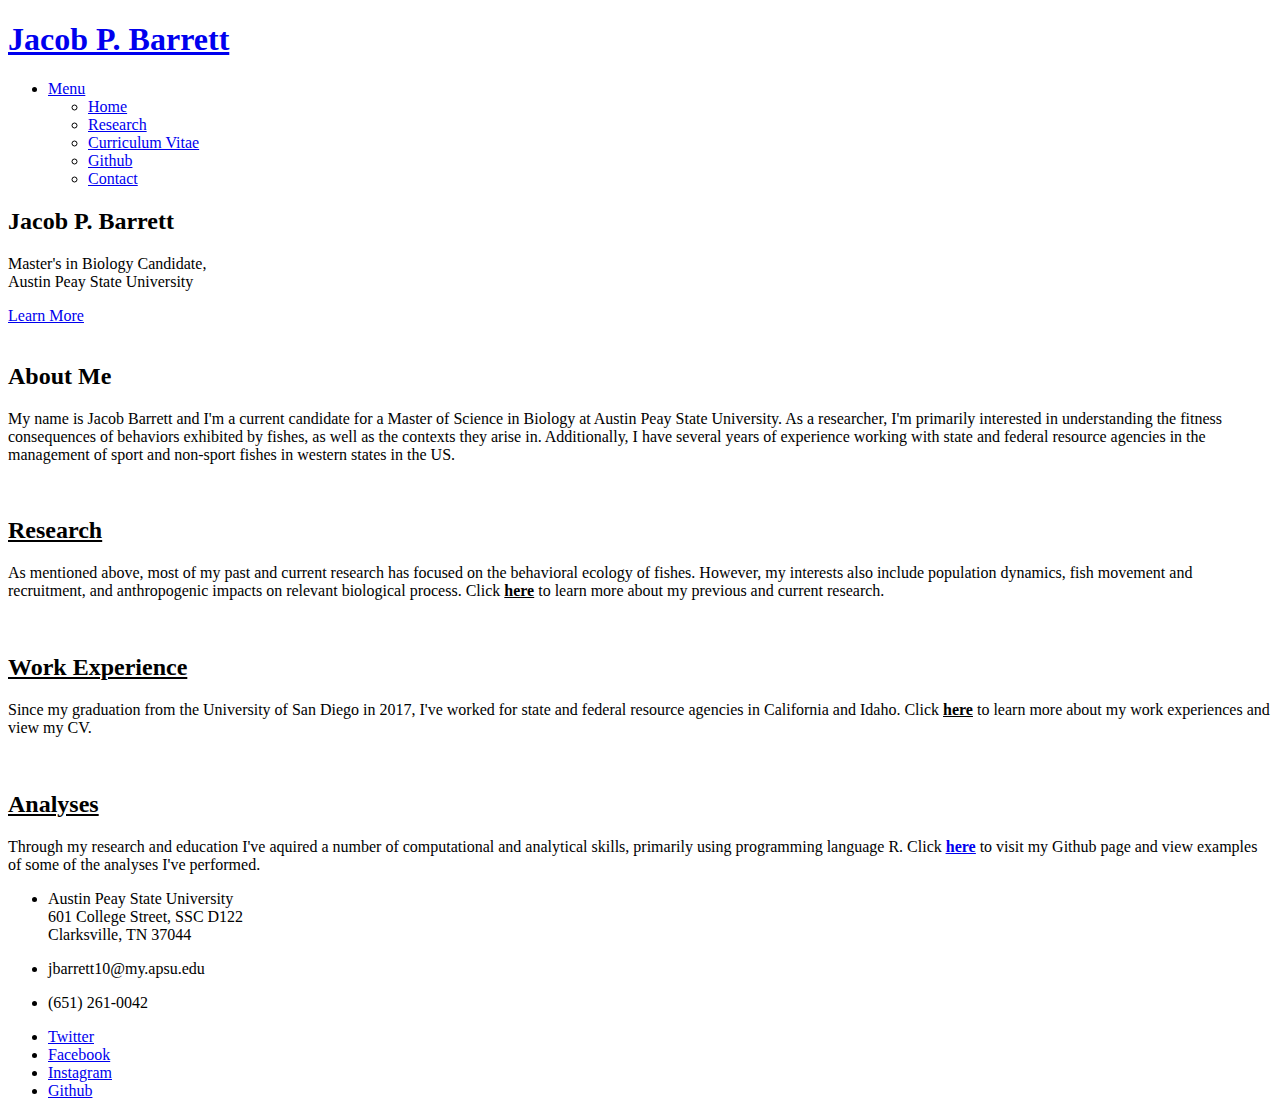
==== index.html @ 3f0f84ef "moved index page out of spectral folder" ====
<!DOCTYPE HTML>
<!--
	Spectral by HTML5 UP
	html5up.net | @ajlkn
	Free for personal and commercial use under the CCA 3.0 license (html5up.net/license)
-->
<html>
	<head>
		<title>Jacob P. Barrett</title>
		<meta charset="utf-8" />
		<meta name="viewport" content="width=device-width, initial-scale=1, user-scalable=no" />
		<link rel="stylesheet" href="assets/css/main.css" />
		<noscript><link rel="stylesheet" href="assets/css/noscript.css" /></noscript>
	</head>
	<body class="landing is-preload">

		<!-- Page Wrapper -->
			<div id="page-wrapper">

				<!-- Header -->
					<header id="header" class="alt">
						<h1><a href="index.html">Jacob P. Barrett</a></h1>
						<nav id="nav">
							<ul>
								<li class="special">
									<a href="#menu" class="menuToggle"><span>Menu</span></a>
									<div id="menu">
										<ul>
											<li><a href="index.html">Home</a></li>
											<li><a href="generic.html">Research</li>
											<li><a href="cv.html">Curriculum Vitae</a></li>
											<li><a href="https://github.com/JacobPBarrett" target = "_blank">Github</a></li>
											<li><a href="#">Contact</a></li>
										</ul>
									</div>
								</li>
							</ul>
						</nav>
					</header>

				<!-- Banner -->
					<section id="banner">
						<div class="inner">
							<h2>Jacob P. Barrett</h2>
							<p>Master's in Biology Candidate,<br />
							Austin Peay State University<br />
							<ul class="actions special">
							</ul>
						</div>
						<a href="#one" class="more scrolly">Learn More</a>
					</section>

				<!-- One -->
					<section id="one" class="wrapper style1 special">
						<div class="inner">
							<header class="major">
								<span class="image right"><img src="images/pic02.jpg" alt="" /></span><h2>About Me</h2>
								<p>My name is Jacob Barrett and I'm a current candidate for a Master 
								of Science in Biology at Austin Peay State University. As a researcher, 
								I'm primarily interested in understanding the fitness consequences of 
								behaviors exhibited by fishes, as well as the contexts they arise in. 
								Additionally, I have several years of experience working with state 
								and federal resource agencies in the management of sport and non-sport 
								fishes in western states in the US. </p>
							</header>
							</ul>
						</div>
					</section>

				<!-- Two -->
					<section id="two" class="wrapper alt style2">
						<section class="spotlight">
							<div class="image"><img src="images/pic01.jpg" alt="" /></div><div class="content">
								<h2><u>Research</u><br />
								</h2>
								<p>As mentioned above, most of my past and current research has focused on the behavioral ecology of fishes. However, my interests also include population dynamics, fish movement and recruitment, and anthropogenic impacts on relevant biological process. Click <u><b>here</b></u> to learn more about my previous and current research.</p>
							</div>
						</section>
						<section class="spotlight">
							<div class="image"><img src="images/pic10.png" alt="" /></div><div class="content">
								<h2><u>Work Experience</u><br />
								</h2>
								<p>Since my graduation from the University of San Diego in 2017, I've worked for state and federal resource agencies in California and Idaho. Click <u><b>here</b></u> to learn more about my work experiences and view my CV.</p>
							</div>
						</section>
						<section class="spotlight">
							<div class="image"><img src="images/pic03.jpg" alt="" /></div><div class="content">
								<h2><u>Analyses</u><br />
								</h2>
								<p>Through my research and education I've aquired a number of computational and analytical skills, primarily using programming language R. Click <a href="https://github.com/JacobPBarrett" target = "_blank"><u><b>here</b></u></a> to visit my Github page and view examples of some of the analyses I've performed.</p>
							</div>
						</section>
					</section>
			
					<!-- Footer -->
					<section id="footer">
						<div class="inner">
							</form>
							<ul class="contact">
								<li class="icon solid fa-home">
								  Austin Peay State University<br />
									601 College Street, SSC D122  <br />
									Clarksville, TN 37044
									</p>
									<li class="icon solid fa-envelope"> jbarrett10@my.apsu.edu</li>
									</p>
								<li class="icon solid fa-phone"> (651) 261-0042</li>
								  </p> 
							</ul>
								<ul class="icons">
							<li><a href="https://twitter.com/@jpbarrett10" class="icon brands fa-twitter"><span class="label">Twitter</span></a></li>
							<li><a href="https://www.facebook.com/jake.p.barrett/" class="icon brands fa-facebook-f"><span class="label">Facebook</span></a></li>
							<li><a href="https://www.instagram.com/jakebarrrrett/" class="icon brands fa-instagram"><span class="label">Instagram</span></a></li>
							<li><a href="https://github.com/JacobPBarrett" class="icon brands fa-github"><span class="label">Github</span></a></li>
						</div>
					</section>

			</div>
			
		<!-- Scripts -->
			<script src="assets/js/jquery.min.js"></script>
			<script src="assets/js/jquery.scrollex.min.js"></script>
			<script src="assets/js/jquery.scrolly.min.js"></script>
			<script src="assets/js/browser.min.js"></script>
			<script src="assets/js/breakpoints.min.js"></script>
			<script src="assets/js/util.js"></script>
			<script src="assets/js/main.js"></script>

	</body>
</html>
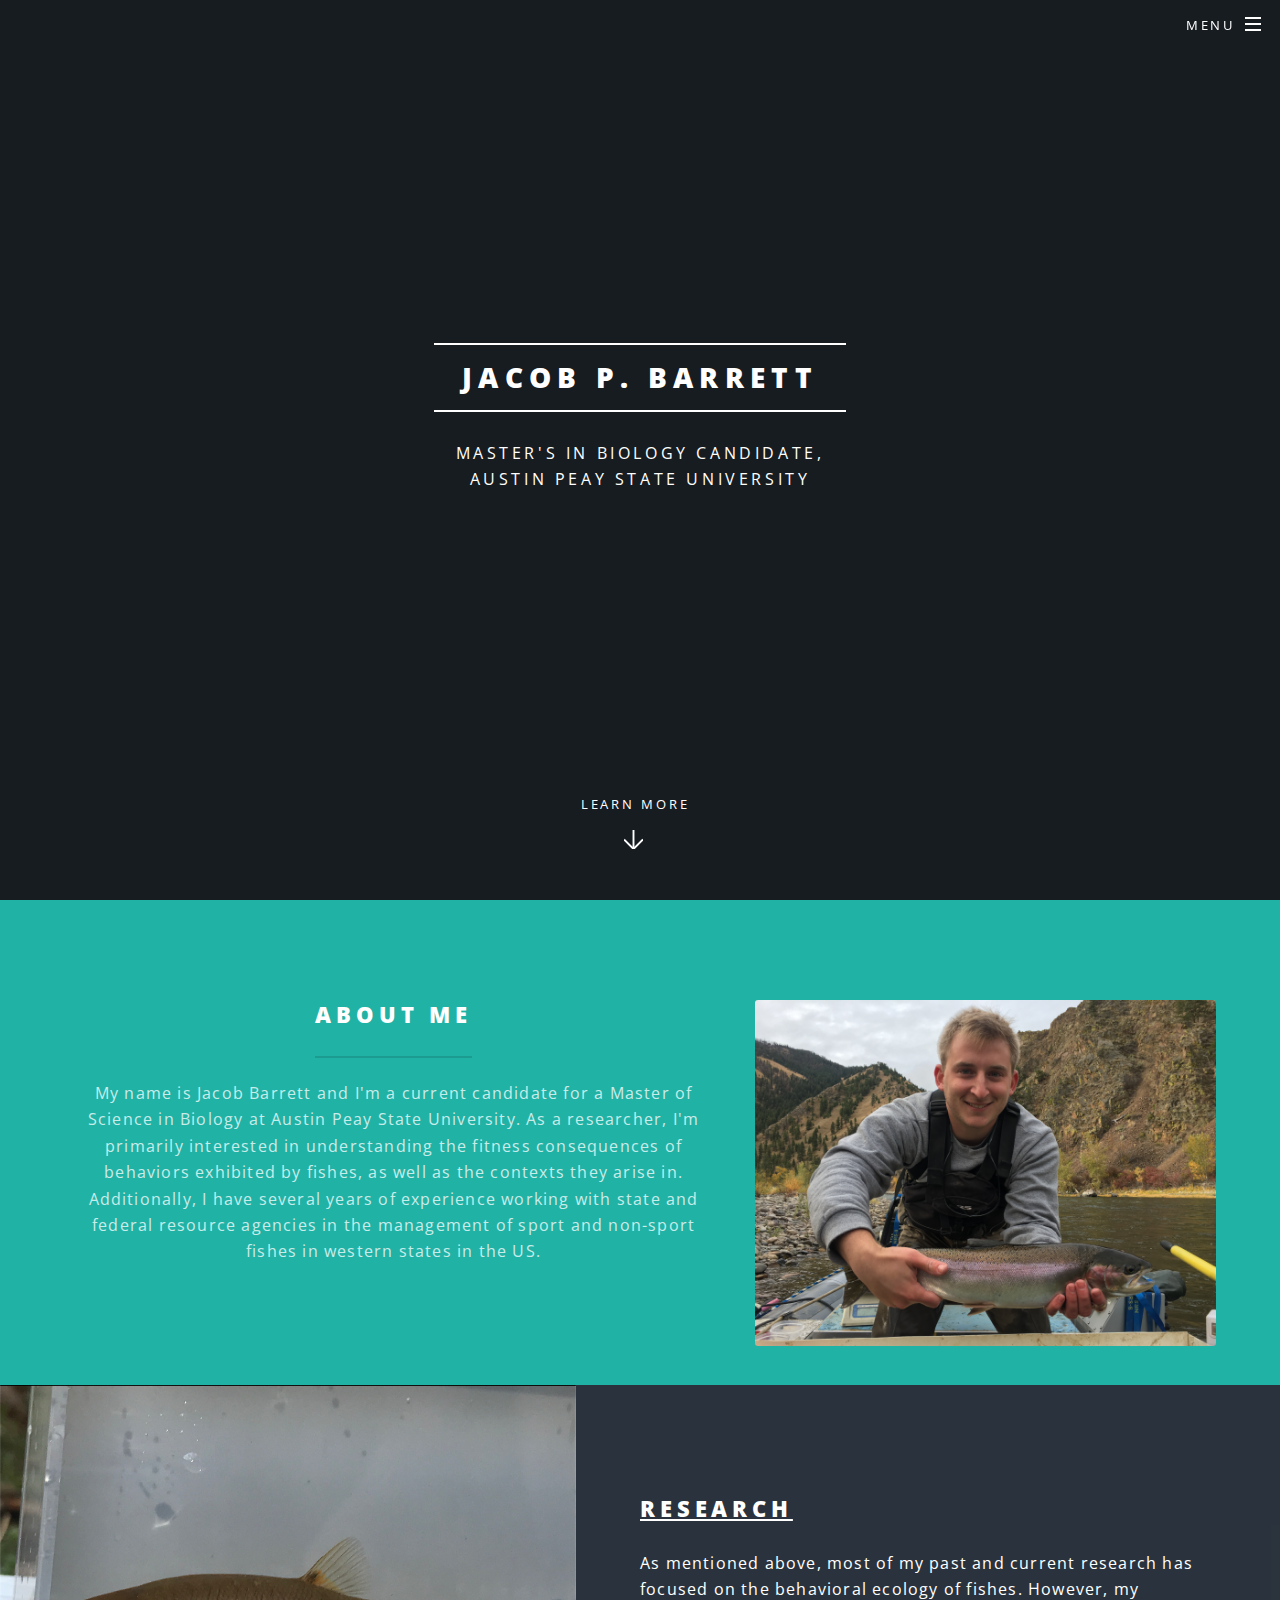
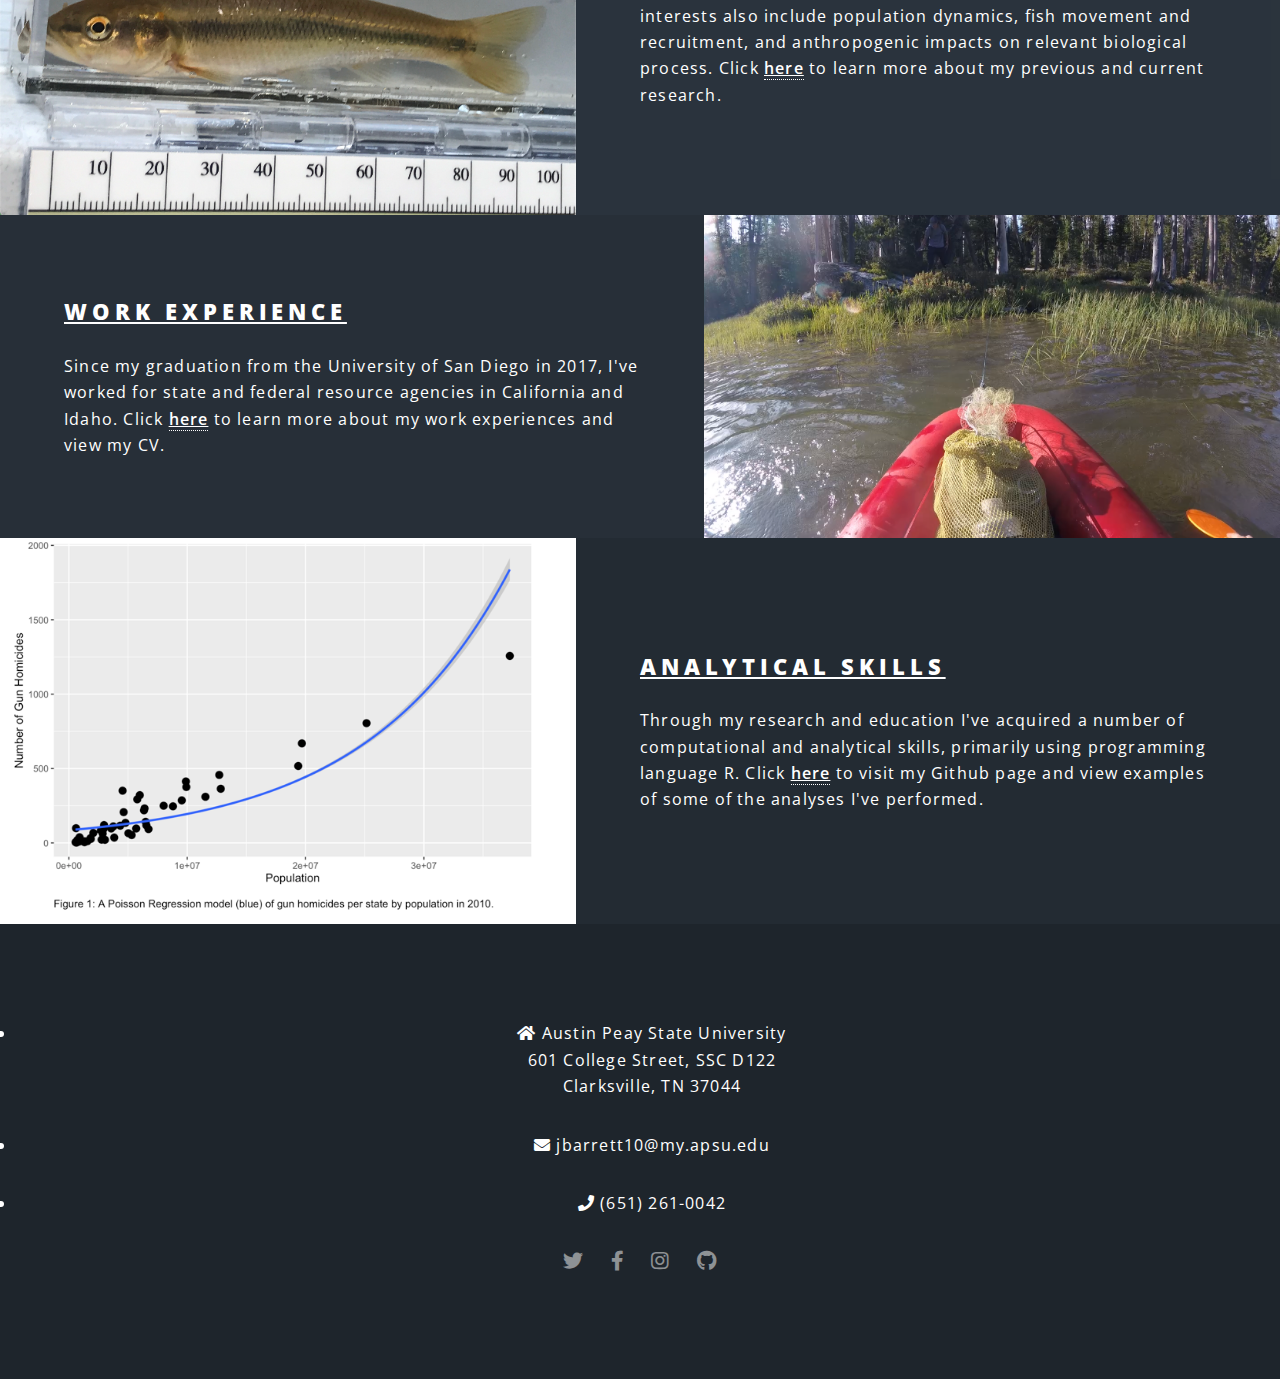
==== commit 949d5e6a: "final (?) commit" ====
--- a/index.html
+++ b/index.html
@@ -30,7 +30,7 @@
 											<li><a href="generic.html">Research</li>
 											<li><a href="cv.html">Curriculum Vitae</a></li>
 											<li><a href="https://github.com/JacobPBarrett" target = "_blank">Github</a></li>
-											<li><a href="#">Contact</a></li>
+											<li><a href="contact.html">Contact</a></li>
 										</ul>
 									</div>
 								</li>
@@ -73,21 +73,21 @@
 							<div class="image"><img src="images/pic01.jpg" alt="" /></div><div class="content">
 								<h2><u>Research</u><br />
 								</h2>
-								<p>As mentioned above, most of my past and current research has focused on the behavioral ecology of fishes. However, my interests also include population dynamics, fish movement and recruitment, and anthropogenic impacts on relevant biological process. Click <u><b>here</b></u> to learn more about my previous and current research.</p>
+								<p>As mentioned above, most of my past and current research has focused on the behavioral ecology of fishes. However, my interests also include population dynamics, fish movement and recruitment, and anthropogenic impacts on relevant biological process. Click <a href="generic.html" target = "_blank"><u><b>here</b></u></a> to learn more about my previous and current research.</p>
 							</div>
 						</section>
 						<section class="spotlight">
 							<div class="image"><img src="images/pic10.png" alt="" /></div><div class="content">
 								<h2><u>Work Experience</u><br />
 								</h2>
-								<p>Since my graduation from the University of San Diego in 2017, I've worked for state and federal resource agencies in California and Idaho. Click <u><b>here</b></u> to learn more about my work experiences and view my CV.</p>
+								<p>Since my graduation from the University of San Diego in 2017, I've worked for state and federal resource agencies in California and Idaho. Click <a href="cv.html" target = "_blank"><u><b>here</b></u></a> to learn more about my work experiences and view my CV.</p>
 							</div>
 						</section>
 						<section class="spotlight">
 							<div class="image"><img src="images/pic03.jpg" alt="" /></div><div class="content">
-								<h2><u>Analyses</u><br />
+								<h2><u>Analytical Skills</u><br />
 								</h2>
-								<p>Through my research and education I've aquired a number of computational and analytical skills, primarily using programming language R. Click <a href="https://github.com/JacobPBarrett" target = "_blank"><u><b>here</b></u></a> to visit my Github page and view examples of some of the analyses I've performed.</p>
+								<p>Through my research and education I've acquired a number of computational and analytical skills, primarily using programming language R. Click <a href="https://github.com/JacobPBarrett" target = "_blank"><u><b>here</b></u></a> to visit my Github page and view examples of some of the analyses I've performed.</p>
 							</div>
 						</section>
 					</section>
--- a/assets/css/main.css
+++ b/assets/css/main.css
@@ -0,0 +1,4009 @@
+@import url(fontawesome-all.min.css);
+@import url("https://fonts.googleapis.com/css?family=Open+Sans:400,400italic,600,600italic,800,800italic");
+
+/*
+	Spectral by HTML5 UP
+	html5up.net | @ajlkn
+	Free for personal and commercial use under the CCA 3.0 license (html5up.net/license)
+*/
+
+html, body, div, span, applet, object,
+iframe, h1, h2, h3, h4, h5, h6, p, blockquote,
+pre, a, abbr, acronym, address, big, cite,
+code, del, dfn, em, img, ins, kbd, q, s, samp,
+small, strike, strong, sub, sup, tt, var, b,
+u, i, center, dl, dt, dd, ol, ul, li, fieldset,
+form, label, legend, table, caption, tbody,
+tfoot, thead, tr, th, td, article, aside,
+canvas, details, embed, figure, figcaption,
+footer, header, hgroup, menu, nav, output, ruby,
+section, summary, time, mark, audio, video {
+	margin: 0;
+	padding: 0;
+	border: 0;
+	font-size: 100%;
+	font: inherit;
+	vertical-align: baseline;}
+
+article, aside, details, figcaption, figure,
+footer, header, hgroup, menu, nav, section {
+	display: block;}
+
+body {
+	line-height: 1;
+}
+
+ol, ul {
+	list-style: none;
+}
+
+blockquote, q {
+	quotes: none;
+}
+
+	blockquote:before, blockquote:after, q:before, q:after {
+		content: '';
+		content: none;
+	}
+
+table {
+	border-collapse: collapse;
+	border-spacing: 0;
+}
+
+body {
+	-webkit-text-size-adjust: none;
+}
+
+mark {
+	background-color: transparent;
+	color: inherit;
+}
+
+input::-moz-focus-inner {
+	border: 0;
+	padding: 0;
+}
+
+input, select, textarea {
+	-moz-appearance: none;
+	-webkit-appearance: none;
+	-ms-appearance: none;
+	appearance: none;
+}
+
+/* Basic */
+
+	@-ms-viewport {
+		width: device-width;
+	}
+
+	html {
+		box-sizing: border-box;
+	}
+
+	*, *:before, *:after {
+		box-sizing: inherit;
+	}
+
+	body {
+		background: #2e3842;
+	}
+
+		body.is-preload *, body.is-preload *:before, body.is-preload *:after {
+			-moz-animation: none !important;
+			-webkit-animation: none !important;
+			-ms-animation: none !important;
+			animation: none !important;
+			-moz-transition: none !important;
+			-webkit-transition: none !important;
+			-ms-transition: none !important;
+			transition: none !important;
+		}
+
+	body, input, select, textarea {
+		color: #fff;
+		font-family: "Open Sans", Helvetica, sans-serif;
+		font-size: 15pt;
+		font-weight: 400;
+		letter-spacing: 0.075em;
+		line-height: 1.65em;
+	}
+
+		@media screen and (max-width: 1680px) {
+
+			body, input, select, textarea {
+				font-size: 13pt;
+			}
+
+		}
+
+		@media screen and (max-width: 1280px) {
+
+			body, input, select, textarea {
+				font-size: 12pt;
+			}
+
+		}
+
+		@media screen and (max-width: 736px) {
+
+			body, input, select, textarea {
+				font-size: 11pt;
+				letter-spacing: 0.0375em;
+			}
+
+		}
+
+	a {
+		-moz-transition: color 0.2s ease, border-bottom-color 0.2s ease;
+		-webkit-transition: color 0.2s ease, border-bottom-color 0.2s ease;
+		-ms-transition: color 0.2s ease, border-bottom-color 0.2s ease;
+		transition: color 0.2s ease, border-bottom-color 0.2s ease;
+		border-bottom: dotted 1px;
+		color: inherit;
+		text-decoration: none;
+	}
+
+		a:hover {
+			border-bottom-color: transparent;
+		}
+
+	strong, b {
+		color: #fff;
+		font-weight: 600;
+	}
+
+	em, i {
+		font-style: italic;
+	}
+
+	p {
+		margin: 0 0 2em 0;
+	}
+
+	h1, h2, h3, h4, h5, h6 {
+		color: #fff;
+		font-weight: 800;
+		letter-spacing: 0.225em;
+		line-height: 1em;
+		margin: 0 0 1em 0;
+		text-transform: uppercase;
+	}
+
+		h1 a, h2 a, h3 a, h4 a, h5 a, h6 a {
+			color: inherit;
+			text-decoration: none;
+		}
+
+	h2 {
+		font-size: 1.35em;
+		line-height: 1.75em;
+	}
+
+		@media screen and (max-width: 736px) {
+
+			h2 {
+				font-size: 1.1em;
+				line-height: 1.65em;
+			}
+
+		}
+
+	h3 {
+		font-size: 1.15em;
+		line-height: 1.75em;
+	}
+
+		@media screen and (max-width: 736px) {
+
+			h3 {
+				font-size: 1em;
+				line-height: 1.65em;
+			}
+
+		}
+
+	h4 {
+		font-size: 1em;
+		line-height: 1.5em;
+	}
+
+	h5 {
+		font-size: 0.8em;
+		line-height: 1.5em;
+	}
+
+	h6 {
+		font-size: 0.7em;
+		line-height: 1.5em;
+	}
+
+	sub {
+		font-size: 0.8em;
+		position: relative;
+		top: 0.5em;
+	}
+
+	sup {
+		font-size: 0.8em;
+		position: relative;
+		top: -0.5em;
+	}
+
+	hr {
+		border: 0;
+		border-bottom: solid 2px #fff;
+		margin: 3em 0;
+	}
+
+		hr.major {
+			margin: 4.5em 0;
+		}
+
+	blockquote {
+		border-left: solid 4px #fff;
+		font-style: italic;
+		margin: 0 0 2em 0;
+		padding: 0.5em 0 0.5em 2em;
+	}
+
+	code {
+		background: rgba(144, 144, 144, 0.25);
+		border-radius: 3px;
+		font-family: "Courier New", monospace;
+		font-size: 0.9em;
+		letter-spacing: 0;
+		margin: 0 0.25em;
+		padding: 0.25em 0.65em;
+	}
+
+	pre {
+		-webkit-overflow-scrolling: touch;
+		font-family: "Courier New", monospace;
+		font-size: 0.9em;
+		margin: 0 0 2em 0;
+	}
+
+		pre code {
+			display: block;
+			line-height: 1.75em;
+			padding: 1em 1.5em;
+			overflow-x: auto;
+		}
+
+	.align-left {
+		text-align: left;
+	}
+
+	.align-center {
+		text-align: center;
+	}
+
+	.align-right {
+		text-align: right;
+	}
+
+/* Row */
+
+	.row {
+		display: flex;
+		flex-wrap: wrap;
+		box-sizing: border-box;
+		align-items: stretch;
+	}
+
+		.row > * {
+			box-sizing: border-box;
+		}
+
+		.row.gtr-uniform > * > :last-child {
+			margin-bottom: 0;
+		}
+
+		.row.aln-left {
+			justify-content: flex-start;
+		}
+
+		.row.aln-center {
+			justify-content: center;
+		}
+
+		.row.aln-right {
+			justify-content: flex-end;
+		}
+
+		.row.aln-top {
+			align-items: flex-start;
+		}
+
+		.row.aln-middle {
+			align-items: center;
+		}
+
+		.row.aln-bottom {
+			align-items: flex-end;
+		}
+
+		.row > .imp {
+			order: -1;
+		}
+
+		.row > .col-1 {
+			width: 8.33333%;
+		}
+
+		.row > .off-1 {
+			margin-left: 8.33333%;
+		}
+
+		.row > .col-2 {
+			width: 16.66667%;
+		}
+
+		.row > .off-2 {
+			margin-left: 16.66667%;
+		}
+
+		.row > .col-3 {
+			width: 25%;
+		}
+
+		.row > .off-3 {
+			margin-left: 25%;
+		}
+
+		.row > .col-4 {
+			width: 33.33333%;
+		}
+
+		.row > .off-4 {
+			margin-left: 33.33333%;
+		}
+
+		.row > .col-5 {
+			width: 41.66667%;
+		}
+
+		.row > .off-5 {
+			margin-left: 41.66667%;
+		}
+
+		.row > .col-6 {
+			width: 50%;
+		}
+
+		.row > .off-6 {
+			margin-left: 50%;
+		}
+
+		.row > .col-7 {
+			width: 58.33333%;
+		}
+
+		.row > .off-7 {
+			margin-left: 58.33333%;
+		}
+
+		.row > .col-8 {
+			width: 66.66667%;
+		}
+
+		.row > .off-8 {
+			margin-left: 66.66667%;
+		}
+
+		.row > .col-9 {
+			width: 75%;
+		}
+
+		.row > .off-9 {
+			margin-left: 75%;
+		}
+
+		.row > .col-10 {
+			width: 83.33333%;
+		}
+
+		.row > .off-10 {
+			margin-left: 83.33333%;
+		}
+
+		.row > .col-11 {
+			width: 91.66667%;
+		}
+
+		.row > .off-11 {
+			margin-left: 91.66667%;
+		}
+
+		.row > .col-12 {
+			width: 100%;
+		}
+
+		.row > .off-12 {
+			margin-left: 100%;
+		}
+
+		.row.gtr-0 {
+			margin-top: 0;
+			margin-left: 0em;
+		}
+
+			.row.gtr-0 > * {
+				padding: 0 0 0 0em;
+			}
+
+			.row.gtr-0.gtr-uniform {
+				margin-top: 0em;
+			}
+
+				.row.gtr-0.gtr-uniform > * {
+					padding-top: 0em;
+				}
+
+		.row.gtr-25 {
+			margin-top: 0;
+			margin-left: -0.375em;
+		}
+
+			.row.gtr-25 > * {
+				padding: 0 0 0 0.375em;
+			}
+
+			.row.gtr-25.gtr-uniform {
+				margin-top: -0.375em;
+			}
+
+				.row.gtr-25.gtr-uniform > * {
+					padding-top: 0.375em;
+				}
+
+		.row.gtr-50 {
+			margin-top: 0;
+			margin-left: -0.75em;
+		}
+
+			.row.gtr-50 > * {
+				padding: 0 0 0 0.75em;
+			}
+
+			.row.gtr-50.gtr-uniform {
+				margin-top: -0.75em;
+			}
+
+				.row.gtr-50.gtr-uniform > * {
+					padding-top: 0.75em;
+				}
+
+		.row {
+			margin-top: 0;
+			margin-left: -1.5em;
+		}
+
+			.row > * {
+				padding: 0 0 0 1.5em;
+			}
+
+			.row.gtr-uniform {
+				margin-top: -1.5em;
+			}
+
+				.row.gtr-uniform > * {
+					padding-top: 1.5em;
+				}
+
+		.row.gtr-150 {
+			margin-top: 0;
+			margin-left: -2.25em;
+		}
+
+			.row.gtr-150 > * {
+				padding: 0 0 0 2.25em;
+			}
+
+			.row.gtr-150.gtr-uniform {
+				margin-top: -2.25em;
+			}
+
+				.row.gtr-150.gtr-uniform > * {
+					padding-top: 2.25em;
+				}
+
+		.row.gtr-200 {
+			margin-top: 0;
+			margin-left: -3em;
+		}
+
+			.row.gtr-200 > * {
+				padding: 0 0 0 3em;
+			}
+
+			.row.gtr-200.gtr-uniform {
+				margin-top: -3em;
+			}
+
+				.row.gtr-200.gtr-uniform > * {
+					padding-top: 3em;
+				}
+
+		@media screen and (max-width: 1680px) {
+
+			.row {
+				display: flex;
+				flex-wrap: wrap;
+				box-sizing: border-box;
+				align-items: stretch;
+			}
+
+				.row > * {
+					box-sizing: border-box;
+				}
+
+				.row.gtr-uniform > * > :last-child {
+					margin-bottom: 0;
+				}
+
+				.row.aln-left {
+					justify-content: flex-start;
+				}
+
+				.row.aln-center {
+					justify-content: center;
+				}
+
+				.row.aln-right {
+					justify-content: flex-end;
+				}
+
+				.row.aln-top {
+					align-items: flex-start;
+				}
+
+				.row.aln-middle {
+					align-items: center;
+				}
+
+				.row.aln-bottom {
+					align-items: flex-end;
+				}
+
+				.row > .imp-xlarge {
+					order: -1;
+				}
+
+				.row > .col-1-xlarge {
+					width: 8.33333%;
+				}
+
+				.row > .off-1-xlarge {
+					margin-left: 8.33333%;
+				}
+
+				.row > .col-2-xlarge {
+					width: 16.66667%;
+				}
+
+				.row > .off-2-xlarge {
+					margin-left: 16.66667%;
+				}
+
+				.row > .col-3-xlarge {
+					width: 25%;
+				}
+
+				.row > .off-3-xlarge {
+					margin-left: 25%;
+				}
+
+				.row > .col-4-xlarge {
+					width: 33.33333%;
+				}
+
+				.row > .off-4-xlarge {
+					margin-left: 33.33333%;
+				}
+
+				.row > .col-5-xlarge {
+					width: 41.66667%;
+				}
+
+				.row > .off-5-xlarge {
+					margin-left: 41.66667%;
+				}
+
+				.row > .col-6-xlarge {
+					width: 50%;
+				}
+
+				.row > .off-6-xlarge {
+					margin-left: 50%;
+				}
+
+				.row > .col-7-xlarge {
+					width: 58.33333%;
+				}
+
+				.row > .off-7-xlarge {
+					margin-left: 58.33333%;
+				}
+
+				.row > .col-8-xlarge {
+					width: 66.66667%;
+				}
+
+				.row > .off-8-xlarge {
+					margin-left: 66.66667%;
+				}
+
+				.row > .col-9-xlarge {
+					width: 75%;
+				}
+
+				.row > .off-9-xlarge {
+					margin-left: 75%;
+				}
+
+				.row > .col-10-xlarge {
+					width: 83.33333%;
+				}
+
+				.row > .off-10-xlarge {
+					margin-left: 83.33333%;
+				}
+
+				.row > .col-11-xlarge {
+					width: 91.66667%;
+				}
+
+				.row > .off-11-xlarge {
+					margin-left: 91.66667%;
+				}
+
+				.row > .col-12-xlarge {
+					width: 100%;
+				}
+
+				.row > .off-12-xlarge {
+					margin-left: 100%;
+				}
+
+				.row.gtr-0 {
+					margin-top: 0;
+					margin-left: 0em;
+				}
+
+					.row.gtr-0 > * {
+						padding: 0 0 0 0em;
+					}
+
+					.row.gtr-0.gtr-uniform {
+						margin-top: 0em;
+					}
+
+						.row.gtr-0.gtr-uniform > * {
+							padding-top: 0em;
+						}
+
+				.row.gtr-25 {
+					margin-top: 0;
+					margin-left: -0.375em;
+				}
+
+					.row.gtr-25 > * {
+						padding: 0 0 0 0.375em;
+					}
+
+					.row.gtr-25.gtr-uniform {
+						margin-top: -0.375em;
+					}
+
+						.row.gtr-25.gtr-uniform > * {
+							padding-top: 0.375em;
+						}
+
+				.row.gtr-50 {
+					margin-top: 0;
+					margin-left: -0.75em;
+				}
+
+					.row.gtr-50 > * {
+						padding: 0 0 0 0.75em;
+					}
+
+					.row.gtr-50.gtr-uniform {
+						margin-top: -0.75em;
+					}
+
+						.row.gtr-50.gtr-uniform > * {
+							padding-top: 0.75em;
+						}
+
+				.row {
+					margin-top: 0;
+					margin-left: -1.5em;
+				}
+
+					.row > * {
+						padding: 0 0 0 1.5em;
+					}
+
+					.row.gtr-uniform {
+						margin-top: -1.5em;
+					}
+
+						.row.gtr-uniform > * {
+							padding-top: 1.5em;
+						}
+
+				.row.gtr-150 {
+					margin-top: 0;
+					margin-left: -2.25em;
+				}
+
+					.row.gtr-150 > * {
+						padding: 0 0 0 2.25em;
+					}
+
+					.row.gtr-150.gtr-uniform {
+						margin-top: -2.25em;
+					}
+
+						.row.gtr-150.gtr-uniform > * {
+							padding-top: 2.25em;
+						}
+
+				.row.gtr-200 {
+					margin-top: 0;
+					margin-left: -3em;
+				}
+
+					.row.gtr-200 > * {
+						padding: 0 0 0 3em;
+					}
+
+					.row.gtr-200.gtr-uniform {
+						margin-top: -3em;
+					}
+
+						.row.gtr-200.gtr-uniform > * {
+							padding-top: 3em;
+						}
+
+		}
+
+		@media screen and (max-width: 1280px) {
+
+			.row {
+				display: flex;
+				flex-wrap: wrap;
+				box-sizing: border-box;
+				align-items: stretch;
+			}
+
+				.row > * {
+					box-sizing: border-box;
+				}
+
+				.row.gtr-uniform > * > :last-child {
+					margin-bottom: 0;
+				}
+
+				.row.aln-left {
+					justify-content: flex-start;
+				}
+
+				.row.aln-center {
+					justify-content: center;
+				}
+
+				.row.aln-right {
+					justify-content: flex-end;
+				}
+
+				.row.aln-top {
+					align-items: flex-start;
+				}
+
+				.row.aln-middle {
+					align-items: center;
+				}
+
+				.row.aln-bottom {
+					align-items: flex-end;
+				}
+
+				.row > .imp-large {
+					order: -1;
+				}
+
+				.row > .col-1-large {
+					width: 8.33333%;
+				}
+
+				.row > .off-1-large {
+					margin-left: 8.33333%;
+				}
+
+				.row > .col-2-large {
+					width: 16.66667%;
+				}
+
+				.row > .off-2-large {
+					margin-left: 16.66667%;
+				}
+
+				.row > .col-3-large {
+					width: 25%;
+				}
+
+				.row > .off-3-large {
+					margin-left: 25%;
+				}
+
+				.row > .col-4-large {
+					width: 33.33333%;
+				}
+
+				.row > .off-4-large {
+					margin-left: 33.33333%;
+				}
+
+				.row > .col-5-large {
+					width: 41.66667%;
+				}
+
+				.row > .off-5-large {
+					margin-left: 41.66667%;
+				}
+
+				.row > .col-6-large {
+					width: 50%;
+				}
+
+				.row > .off-6-large {
+					margin-left: 50%;
+				}
+
+				.row > .col-7-large {
+					width: 58.33333%;
+				}
+
+				.row > .off-7-large {
+					margin-left: 58.33333%;
+				}
+
+				.row > .col-8-large {
+					width: 66.66667%;
+				}
+
+				.row > .off-8-large {
+					margin-left: 66.66667%;
+				}
+
+				.row > .col-9-large {
+					width: 75%;
+				}
+
+				.row > .off-9-large {
+					margin-left: 75%;
+				}
+
+				.row > .col-10-large {
+					width: 83.33333%;
+				}
+
+				.row > .off-10-large {
+					margin-left: 83.33333%;
+				}
+
+				.row > .col-11-large {
+					width: 91.66667%;
+				}
+
+				.row > .off-11-large {
+					margin-left: 91.66667%;
+				}
+
+				.row > .col-12-large {
+					width: 100%;
+				}
+
+				.row > .off-12-large {
+					margin-left: 100%;
+				}
+
+				.row.gtr-0 {
+					margin-top: 0;
+					margin-left: 0em;
+				}
+
+					.row.gtr-0 > * {
+						padding: 0 0 0 0em;
+					}
+
+					.row.gtr-0.gtr-uniform {
+						margin-top: 0em;
+					}
+
+						.row.gtr-0.gtr-uniform > * {
+							padding-top: 0em;
+						}
+
+				.row.gtr-25 {
+					margin-top: 0;
+					margin-left: -0.375em;
+				}
+
+					.row.gtr-25 > * {
+						padding: 0 0 0 0.375em;
+					}
+
+					.row.gtr-25.gtr-uniform {
+						margin-top: -0.375em;
+					}
+
+						.row.gtr-25.gtr-uniform > * {
+							padding-top: 0.375em;
+						}
+
+				.row.gtr-50 {
+					margin-top: 0;
+					margin-left: -0.75em;
+				}
+
+					.row.gtr-50 > * {
+						padding: 0 0 0 0.75em;
+					}
+
+					.row.gtr-50.gtr-uniform {
+						margin-top: -0.75em;
+					}
+
+						.row.gtr-50.gtr-uniform > * {
+							padding-top: 0.75em;
+						}
+
+				.row {
+					margin-top: 0;
+					margin-left: -1.5em;
+				}
+
+					.row > * {
+						padding: 0 0 0 1.5em;
+					}
+
+					.row.gtr-uniform {
+						margin-top: -1.5em;
+					}
+
+						.row.gtr-uniform > * {
+							padding-top: 1.5em;
+						}
+
+				.row.gtr-150 {
+					margin-top: 0;
+					margin-left: -2.25em;
+				}
+
+					.row.gtr-150 > * {
+						padding: 0 0 0 2.25em;
+					}
+
+					.row.gtr-150.gtr-uniform {
+						margin-top: -2.25em;
+					}
+
+						.row.gtr-150.gtr-uniform > * {
+							padding-top: 2.25em;
+						}
+
+				.row.gtr-200 {
+					margin-top: 0;
+					margin-left: -3em;
+				}
+
+					.row.gtr-200 > * {
+						padding: 0 0 0 3em;
+					}
+
+					.row.gtr-200.gtr-uniform {
+						margin-top: -3em;
+					}
+
+						.row.gtr-200.gtr-uniform > * {
+							padding-top: 3em;
+						}
+
+		}
+
+		@media screen and (max-width: 980px) {
+
+			.row {
+				display: flex;
+				flex-wrap: wrap;
+				box-sizing: border-box;
+				align-items: stretch;
+			}
+
+				.row > * {
+					box-sizing: border-box;
+				}
+
+				.row.gtr-uniform > * > :last-child {
+					margin-bottom: 0;
+				}
+
+				.row.aln-left {
+					justify-content: flex-start;
+				}
+
+				.row.aln-center {
+					justify-content: center;
+				}
+
+				.row.aln-right {
+					justify-content: flex-end;
+				}
+
+				.row.aln-top {
+					align-items: flex-start;
+				}
+
+				.row.aln-middle {
+					align-items: center;
+				}
+
+				.row.aln-bottom {
+					align-items: flex-end;
+				}
+
+				.row > .imp-medium {
+					order: -1;
+				}
+
+				.row > .col-1-medium {
+					width: 8.33333%;
+				}
+
+				.row > .off-1-medium {
+					margin-left: 8.33333%;
+				}
+
+				.row > .col-2-medium {
+					width: 16.66667%;
+				}
+
+				.row > .off-2-medium {
+					margin-left: 16.66667%;
+				}
+
+				.row > .col-3-medium {
+					width: 25%;
+				}
+
+				.row > .off-3-medium {
+					margin-left: 25%;
+				}
+
+				.row > .col-4-medium {
+					width: 33.33333%;
+				}
+
+				.row > .off-4-medium {
+					margin-left: 33.33333%;
+				}
+
+				.row > .col-5-medium {
+					width: 41.66667%;
+				}
+
+				.row > .off-5-medium {
+					margin-left: 41.66667%;
+				}
+
+				.row > .col-6-medium {
+					width: 50%;
+				}
+
+				.row > .off-6-medium {
+					margin-left: 50%;
+				}
+
+				.row > .col-7-medium {
+					width: 58.33333%;
+				}
+
+				.row > .off-7-medium {
+					margin-left: 58.33333%;
+				}
+
+				.row > .col-8-medium {
+					width: 66.66667%;
+				}
+
+				.row > .off-8-medium {
+					margin-left: 66.66667%;
+				}
+
+				.row > .col-9-medium {
+					width: 75%;
+				}
+
+				.row > .off-9-medium {
+					margin-left: 75%;
+				}
+
+				.row > .col-10-medium {
+					width: 83.33333%;
+				}
+
+				.row > .off-10-medium {
+					margin-left: 83.33333%;
+				}
+
+				.row > .col-11-medium {
+					width: 91.66667%;
+				}
+
+				.row > .off-11-medium {
+					margin-left: 91.66667%;
+				}
+
+				.row > .col-12-medium {
+					width: 100%;
+				}
+
+				.row > .off-12-medium {
+					margin-left: 100%;
+				}
+
+				.row.gtr-0 {
+					margin-top: 0;
+					margin-left: 0em;
+				}
+
+					.row.gtr-0 > * {
+						padding: 0 0 0 0em;
+					}
+
+					.row.gtr-0.gtr-uniform {
+						margin-top: 0em;
+					}
+
+						.row.gtr-0.gtr-uniform > * {
+							padding-top: 0em;
+						}
+
+				.row.gtr-25 {
+					margin-top: 0;
+					margin-left: -0.375em;
+				}
+
+					.row.gtr-25 > * {
+						padding: 0 0 0 0.375em;
+					}
+
+					.row.gtr-25.gtr-uniform {
+						margin-top: -0.375em;
+					}
+
+						.row.gtr-25.gtr-uniform > * {
+							padding-top: 0.375em;
+						}
+
+				.row.gtr-50 {
+					margin-top: 0;
+					margin-left: -0.75em;
+				}
+
+					.row.gtr-50 > * {
+						padding: 0 0 0 0.75em;
+					}
+
+					.row.gtr-50.gtr-uniform {
+						margin-top: -0.75em;
+					}
+
+						.row.gtr-50.gtr-uniform > * {
+							padding-top: 0.75em;
+						}
+
+				.row {
+					margin-top: 0;
+					margin-left: -1.5em;
+				}
+
+					.row > * {
+						padding: 0 0 0 1.5em;
+					}
+
+					.row.gtr-uniform {
+						margin-top: -1.5em;
+					}
+
+						.row.gtr-uniform > * {
+							padding-top: 1.5em;
+						}
+
+				.row.gtr-150 {
+					margin-top: 0;
+					margin-left: -2.25em;
+				}
+
+					.row.gtr-150 > * {
+						padding: 0 0 0 2.25em;
+					}
+
+					.row.gtr-150.gtr-uniform {
+						margin-top: -2.25em;
+					}
+
+						.row.gtr-150.gtr-uniform > * {
+							padding-top: 2.25em;
+						}
+
+				.row.gtr-200 {
+					margin-top: 0;
+					margin-left: -3em;
+				}
+
+					.row.gtr-200 > * {
+						padding: 0 0 0 3em;
+					}
+
+					.row.gtr-200.gtr-uniform {
+						margin-top: -3em;
+					}
+
+						.row.gtr-200.gtr-uniform > * {
+							padding-top: 3em;
+						}
+
+		}
+
+		@media screen and (max-width: 736px) {
+
+			.row {
+				display: flex;
+				flex-wrap: wrap;
+				box-sizing: border-box;
+				align-items: stretch;
+			}
+
+				.row > * {
+					box-sizing: border-box;
+				}
+
+				.row.gtr-uniform > * > :last-child {
+					margin-bottom: 0;
+				}
+
+				.row.aln-left {
+					justify-content: flex-start;
+				}
+
+				.row.aln-center {
+					justify-content: center;
+				}
+
+				.row.aln-right {
+					justify-content: flex-end;
+				}
+
+				.row.aln-top {
+					align-items: flex-start;
+				}
+
+				.row.aln-middle {
+					align-items: center;
+				}
+
+				.row.aln-bottom {
+					align-items: flex-end;
+				}
+
+				.row > .imp-small {
+					order: -1;
+				}
+
+				.row > .col-1-small {
+					width: 8.33333%;
+				}
+
+				.row > .off-1-small {
+					margin-left: 8.33333%;
+				}
+
+				.row > .col-2-small {
+					width: 16.66667%;
+				}
+
+				.row > .off-2-small {
+					margin-left: 16.66667%;
+				}
+
+				.row > .col-3-small {
+					width: 25%;
+				}
+
+				.row > .off-3-small {
+					margin-left: 25%;
+				}
+
+				.row > .col-4-small {
+					width: 33.33333%;
+				}
+
+				.row > .off-4-small {
+					margin-left: 33.33333%;
+				}
+
+				.row > .col-5-small {
+					width: 41.66667%;
+				}
+
+				.row > .off-5-small {
+					margin-left: 41.66667%;
+				}
+
+				.row > .col-6-small {
+					width: 50%;
+				}
+
+				.row > .off-6-small {
+					margin-left: 50%;
+				}
+
+				.row > .col-7-small {
+					width: 58.33333%;
+				}
+
+				.row > .off-7-small {
+					margin-left: 58.33333%;
+				}
+
+				.row > .col-8-small {
+					width: 66.66667%;
+				}
+
+				.row > .off-8-small {
+					margin-left: 66.66667%;
+				}
+
+				.row > .col-9-small {
+					width: 75%;
+				}
+
+				.row > .off-9-small {
+					margin-left: 75%;
+				}
+
+				.row > .col-10-small {
+					width: 83.33333%;
+				}
+
+				.row > .off-10-small {
+					margin-left: 83.33333%;
+				}
+
+				.row > .col-11-small {
+					width: 91.66667%;
+				}
+
+				.row > .off-11-small {
+					margin-left: 91.66667%;
+				}
+
+				.row > .col-12-small {
+					width: 100%;
+				}
+
+				.row > .off-12-small {
+					margin-left: 100%;
+				}
+
+				.row.gtr-0 {
+					margin-top: 0;
+					margin-left: 0em;
+				}
+
+					.row.gtr-0 > * {
+						padding: 0 0 0 0em;
+					}
+
+					.row.gtr-0.gtr-uniform {
+						margin-top: 0em;
+					}
+
+						.row.gtr-0.gtr-uniform > * {
+							padding-top: 0em;
+						}
+
+				.row.gtr-25 {
+					margin-top: 0;
+					margin-left: -0.375em;
+				}
+
+					.row.gtr-25 > * {
+						padding: 0 0 0 0.375em;
+					}
+
+					.row.gtr-25.gtr-uniform {
+						margin-top: -0.375em;
+					}
+
+						.row.gtr-25.gtr-uniform > * {
+							padding-top: 0.375em;
+						}
+
+				.row.gtr-50 {
+					margin-top: 0;
+					margin-left: -0.75em;
+				}
+
+					.row.gtr-50 > * {
+						padding: 0 0 0 0.75em;
+					}
+
+					.row.gtr-50.gtr-uniform {
+						margin-top: -0.75em;
+					}
+
+						.row.gtr-50.gtr-uniform > * {
+							padding-top: 0.75em;
+						}
+
+				.row {
+					margin-top: 0;
+					margin-left: -1.5em;
+				}
+
+					.row > * {
+						padding: 0 0 0 1.5em;
+					}
+
+					.row.gtr-uniform {
+						margin-top: -1.5em;
+					}
+
+						.row.gtr-uniform > * {
+							padding-top: 1.5em;
+						}
+
+				.row.gtr-150 {
+					margin-top: 0;
+					margin-left: -2.25em;
+				}
+
+					.row.gtr-150 > * {
+						padding: 0 0 0 2.25em;
+					}
+
+					.row.gtr-150.gtr-uniform {
+						margin-top: -2.25em;
+					}
+
+						.row.gtr-150.gtr-uniform > * {
+							padding-top: 2.25em;
+						}
+
+				.row.gtr-200 {
+					margin-top: 0;
+					margin-left: -3em;
+				}
+
+					.row.gtr-200 > * {
+						padding: 0 0 0 3em;
+					}
+
+					.row.gtr-200.gtr-uniform {
+						margin-top: -3em;
+					}
+
+						.row.gtr-200.gtr-uniform > * {
+							padding-top: 3em;
+						}
+
+		}
+
+		@media screen and (max-width: 480px) {
+
+			.row {
+				display: flex;
+				flex-wrap: wrap;
+				box-sizing: border-box;
+				align-items: stretch;
+			}
+
+				.row > * {
+					box-sizing: border-box;
+				}
+
+				.row.gtr-uniform > * > :last-child {
+					margin-bottom: 0;
+				}
+
+				.row.aln-left {
+					justify-content: flex-start;
+				}
+
+				.row.aln-center {
+					justify-content: center;
+				}
+
+				.row.aln-right {
+					justify-content: flex-end;
+				}
+
+				.row.aln-top {
+					align-items: flex-start;
+				}
+
+				.row.aln-middle {
+					align-items: center;
+				}
+
+				.row.aln-bottom {
+					align-items: flex-end;
+				}
+
+				.row > .imp-xsmall {
+					order: -1;
+				}
+
+				.row > .col-1-xsmall {
+					width: 8.33333%;
+				}
+
+				.row > .off-1-xsmall {
+					margin-left: 8.33333%;
+				}
+
+				.row > .col-2-xsmall {
+					width: 16.66667%;
+				}
+
+				.row > .off-2-xsmall {
+					margin-left: 16.66667%;
+				}
+
+				.row > .col-3-xsmall {
+					width: 25%;
+				}
+
+				.row > .off-3-xsmall {
+					margin-left: 25%;
+				}
+
+				.row > .col-4-xsmall {
+					width: 33.33333%;
+				}
+
+				.row > .off-4-xsmall {
+					margin-left: 33.33333%;
+				}
+
+				.row > .col-5-xsmall {
+					width: 41.66667%;
+				}
+
+				.row > .off-5-xsmall {
+					margin-left: 41.66667%;
+				}
+
+				.row > .col-6-xsmall {
+					width: 50%;
+				}
+
+				.row > .off-6-xsmall {
+					margin-left: 50%;
+				}
+
+				.row > .col-7-xsmall {
+					width: 58.33333%;
+				}
+
+				.row > .off-7-xsmall {
+					margin-left: 58.33333%;
+				}
+
+				.row > .col-8-xsmall {
+					width: 66.66667%;
+				}
+
+				.row > .off-8-xsmall {
+					margin-left: 66.66667%;
+				}
+
+				.row > .col-9-xsmall {
+					width: 75%;
+				}
+
+				.row > .off-9-xsmall {
+					margin-left: 75%;
+				}
+
+				.row > .col-10-xsmall {
+					width: 83.33333%;
+				}
+
+				.row > .off-10-xsmall {
+					margin-left: 83.33333%;
+				}
+
+				.row > .col-11-xsmall {
+					width: 91.66667%;
+				}
+
+				.row > .off-11-xsmall {
+					margin-left: 91.66667%;
+				}
+
+				.row > .col-12-xsmall {
+					width: 100%;
+				}
+
+				.row > .off-12-xsmall {
+					margin-left: 100%;
+				}
+
+				.row.gtr-0 {
+					margin-top: 0;
+					margin-left: 0em;
+				}
+
+					.row.gtr-0 > * {
+						padding: 0 0 0 0em;
+					}
+
+					.row.gtr-0.gtr-uniform {
+						margin-top: 0em;
+					}
+
+						.row.gtr-0.gtr-uniform > * {
+							padding-top: 0em;
+						}
+
+				.row.gtr-25 {
+					margin-top: 0;
+					margin-left: -0.375em;
+				}
+
+					.row.gtr-25 > * {
+						padding: 0 0 0 0.375em;
+					}
+
+					.row.gtr-25.gtr-uniform {
+						margin-top: -0.375em;
+					}
+
+						.row.gtr-25.gtr-uniform > * {
+							padding-top: 0.375em;
+						}
+
+				.row.gtr-50 {
+					margin-top: 0;
+					margin-left: -0.75em;
+				}
+
+					.row.gtr-50 > * {
+						padding: 0 0 0 0.75em;
+					}
+
+					.row.gtr-50.gtr-uniform {
+						margin-top: -0.75em;
+					}
+
+						.row.gtr-50.gtr-uniform > * {
+							padding-top: 0.75em;
+						}
+
+				.row {
+					margin-top: 0;
+					margin-left: -1.5em;
+				}
+
+					.row > * {
+						padding: 0 0 0 1.5em;
+					}
+
+					.row.gtr-uniform {
+						margin-top: -1.5em;
+					}
+
+						.row.gtr-uniform > * {
+							padding-top: 1.5em;
+						}
+
+				.row.gtr-150 {
+					margin-top: 0;
+					margin-left: -2.25em;
+				}
+
+					.row.gtr-150 > * {
+						padding: 0 0 0 2.25em;
+					}
+
+					.row.gtr-150.gtr-uniform {
+						margin-top: -2.25em;
+					}
+
+						.row.gtr-150.gtr-uniform > * {
+							padding-top: 2.25em;
+						}
+
+				.row.gtr-200 {
+					margin-top: 0;
+					margin-left: -3em;
+				}
+
+					.row.gtr-200 > * {
+						padding: 0 0 0 3em;
+					}
+
+					.row.gtr-200.gtr-uniform {
+						margin-top: -3em;
+					}
+
+						.row.gtr-200.gtr-uniform > * {
+							padding-top: 3em;
+						}
+
+		}
+
+/* Section/Article */
+
+	section.special, article.special {
+		text-align: center;
+	}
+
+	header p {
+		color: rgba(255, 255, 255, 0.5);
+		position: relative;
+		top: -0.25em;
+	}
+
+	header h3 + p {
+		font-size: 1.1em;
+	}
+
+	header h4 + p,
+	header h5 + p,
+	header h6 + p {
+		font-size: 0.9em;
+	}
+
+	header.major {
+		margin: 0 0 3.5em 0;
+	}
+
+		header.major h2, header.major h3, header.major h4, header.major h5, header.major h6 {
+			border-bottom: solid 2px #fff;
+			display: inline-block;
+			padding-bottom: 1em;
+			position: relative;
+		}
+
+			header.major h2:after, header.major h3:after, header.major h4:after, header.major h5:after, header.major h6:after {
+				content: '';
+				display: block;
+				height: 1px;
+			}
+
+		header.major p {
+			color: #fff;
+			top: 0;
+		}
+
+		@media screen and (max-width: 736px) {
+
+			header.major {
+				margin: 0 0 2em 0;
+			}
+
+		}
+
+	@media screen and (max-width: 980px) {
+
+		header br {
+			display: none;
+		}
+
+	}
+
+/* Form */
+
+	form {
+		margin: 0 0 2em 0;
+	}
+
+	label {
+		color: #fff;
+		display: block;
+		font-size: 0.9em;
+		font-weight: 600;
+		margin: 0 0 1em 0;
+	}
+
+	input[type="text"],
+	input[type="password"],
+	input[type="email"],
+	select,
+	textarea {
+		-moz-appearance: none;
+		-webkit-appearance: none;
+		-ms-appearance: none;
+		appearance: none;
+		background-color: rgba(144, 144, 144, 0.25);
+		border-radius: 3px;
+		border: none;
+		color: inherit;
+		display: block;
+		outline: 0;
+		padding: 0 1em;
+		text-decoration: none;
+		width: 100%;
+	}
+
+		input[type="text"]:invalid,
+		input[type="password"]:invalid,
+		input[type="email"]:invalid,
+		select:invalid,
+		textarea:invalid {
+			box-shadow: none;
+		}
+
+		input[type="text"]:focus,
+		input[type="password"]:focus,
+		input[type="email"]:focus,
+		select:focus,
+		textarea:focus {
+			box-shadow: 0 0 0 2px #21b2a6;
+		}
+
+	select {
+		background-size: 1.25em;
+		background-repeat: no-repeat;
+		background-position: calc(100% - 1em) center;
+		height: 2.75em;
+		padding-right: 2.75em;
+		text-overflow: ellipsis;
+	}
+
+		select:focus::-ms-value {
+			background-color: transparent;
+		}
+
+		select::-ms-expand {
+			display: none;
+		}
+
+	input[type="text"],
+	input[type="password"],
+	input[type="email"],
+	select {
+		height: 2.75em;
+	}
+
+	textarea {
+		padding: 0.75em 1em;
+	}
+
+	input[type="checkbox"],
+	input[type="radio"] {
+		-moz-appearance: none;
+		-webkit-appearance: none;
+		-ms-appearance: none;
+		appearance: none;
+		display: block;
+		float: left;
+		margin-right: -2em;
+		opacity: 0;
+		width: 1em;
+		z-index: -1;
+	}
+
+		input[type="checkbox"] + label,
+		input[type="radio"] + label {
+			text-decoration: none;
+			color: #fff;
+			cursor: pointer;
+			display: inline-block;
+			font-size: 1em;
+			font-weight: 400;
+			padding-left: 2.4em;
+			padding-right: 0.75em;
+			position: relative;
+		}
+
+			input[type="checkbox"] + label:before,
+			input[type="radio"] + label:before {
+				-moz-osx-font-smoothing: grayscale;
+				-webkit-font-smoothing: antialiased;
+				display: inline-block;
+				font-style: normal;
+				font-variant: normal;
+				text-rendering: auto;
+				line-height: 1;
+				text-transform: none !important;
+				font-family: 'Font Awesome 5 Free';
+				font-weight: 900;
+			}
+
+			input[type="checkbox"] + label:before,
+			input[type="radio"] + label:before {
+				background: rgba(144, 144, 144, 0.25);
+				border-radius: 3px;
+				content: '';
+				display: inline-block;
+				font-size: 0.8em;
+				height: 2.0625em;
+				left: 0;
+				line-height: 2.0625em;
+				position: absolute;
+				text-align: center;
+				top: 0;
+				width: 2.0625em;
+			}
+
+		input[type="checkbox"]:checked + label:before,
+		input[type="radio"]:checked + label:before {
+			background: #2e3842;
+			color: #fff;
+			content: '\f00c';
+		}
+
+		input[type="checkbox"]:focus + label:before,
+		input[type="radio"]:focus + label:before {
+			box-shadow: 0 0 0 2px #21b2a6;
+		}
+
+	input[type="checkbox"] + label:before {
+		border-radius: 3px;
+	}
+
+	input[type="radio"] + label:before {
+		border-radius: 100%;
+	}
+
+	::-webkit-input-placeholder {
+		color: rgba(255, 255, 255, 0.5) !important;
+		opacity: 1.0;
+	}
+
+	:-moz-placeholder {
+		color: rgba(255, 255, 255, 0.5) !important;
+		opacity: 1.0;
+	}
+
+	::-moz-placeholder {
+		color: rgba(255, 255, 255, 0.5) !important;
+		opacity: 1.0;
+	}
+
+	:-ms-input-placeholder {
+		color: rgba(255, 255, 255, 0.5) !important;
+		opacity: 1.0;
+	}
+
+/* Box */
+
+	.box {
+		border-radius: 3px;
+		border: solid 2px #fff;
+		margin-bottom: 2em;
+		padding: 1.5em;
+	}
+
+		.box > :last-child,
+		.box > :last-child > :last-child,
+		.box > :last-child > :last-child > :last-child {
+			margin-bottom: 0;
+		}
+
+		.box.alt {
+			border: 0;
+			border-radius: 0;
+			padding: 0;
+		}
+
+/* Icon */
+
+	.icon {
+		text-decoration: none;
+		border-bottom: none;
+		position: relative;
+	}
+
+		.icon:before {
+			-moz-osx-font-smoothing: grayscale;
+			-webkit-font-smoothing: antialiased;
+			display: inline-block;
+			font-style: normal;
+			font-variant: normal;
+			text-rendering: auto;
+			line-height: 1;
+			text-transform: none !important;
+			font-family: 'Font Awesome 5 Free';
+			font-weight: 400;
+		}
+
+		.icon > .label {
+			display: none;
+		}
+
+		.icon:before {
+			line-height: inherit;
+		}
+
+		.icon.solid:before {
+			font-weight: 900;
+		}
+
+		.icon.brands:before {
+			font-family: 'Font Awesome 5 Brands';
+		}
+
+		.icon.major {
+			-moz-transform: rotate(-45deg);
+			-webkit-transform: rotate(-45deg);
+			-ms-transform: rotate(-45deg);
+			transform: rotate(-45deg);
+			border-radius: 3px;
+			border: solid 2px #fff;
+			display: inline-block;
+			font-size: 1.35em;
+			height: calc(3em + 2px);
+			line-height: 3em;
+			text-align: center;
+			width: calc(3em + 2px);
+		}
+
+			.icon.major:before {
+				-moz-transform: rotate(45deg);
+				-webkit-transform: rotate(45deg);
+				-ms-transform: rotate(45deg);
+				transform: rotate(45deg);
+				display: inline-block;
+				font-size: 1.5em;
+			}
+
+			@media screen and (max-width: 736px) {
+
+				.icon.major {
+					font-size: 1em;
+				}
+
+			}
+
+		.icon.style1 {
+			color: #00ffcc;
+		}
+
+		.icon.style2 {
+			color: #00f0ff;
+		}
+
+		.icon.style3 {
+			color: #76ddff;
+		}
+
+/* Image */
+
+	.image {
+		border-radius: 3px;
+		border: 0;
+		display: inline-block;
+		position: relative;
+	}
+
+		.image img {
+			border-radius: 3px;
+			display: block;
+		}
+
+		.image.top {
+			float: left;
+			margin: 0 0 0 0;
+			top: 0em;
+		}
+
+		.image.left {
+			float: left;
+			margin: 0 2em 2em 0;
+			top: 0.25em;
+		}
+
+		.image.right {
+			float: right;
+			margin: 0 0 2em 2em;
+			top: 0.25em;
+		}
+
+		.image.left, .image.right {
+			max-width: 40%;
+		}
+		
+		.image.top {
+			max-width: 100%;
+		}
+
+			.image.left img, .image.right img, .image.top img {
+				width: 100%;
+			}
+
+		.image.fit {
+			display: block;
+			margin: 0 0 2em 0;
+			width: 100%;
+		}
+
+			.image.fit img {
+				width: 100%;
+			}
+
+/* List */
+
+	ol {
+		list-style: decimal;
+		margin: 0 0 2em 0;
+		padding-left: 1.25em;
+	}
+
+		ol li {
+			padding-left: 0.25em;
+		}
+
+	ul {
+		list-style: disc;
+		margin: 0 0 2em 0;
+		padding-left: 1em;
+	}
+
+		ul li {
+			padding-left: 0.5em;
+		}
+
+		ul.alt {
+			list-style: none;
+			padding-left: 0;
+		}
+
+			ul.alt li {
+				border-top: solid 1px #fff;
+				padding: 0.5em 0;
+			}
+
+				ul.alt li:first-child {
+					border-top: 0;
+					padding-top: 0;
+				}
+
+	dl {
+		margin: 0 0 2em 0;
+	}
+
+/* Actions */
+
+	ul.actions {
+		display: -moz-flex;
+		display: -webkit-flex;
+		display: -ms-flex;
+		display: flex;
+		cursor: default;
+		list-style: none;
+		margin-left: -1em;
+		padding-left: 0;
+	}
+
+		ul.actions li {
+			padding: 0 0 0 1em;
+			vertical-align: middle;
+		}
+
+		ul.actions.special {
+			-moz-justify-content: center;
+			-webkit-justify-content: center;
+			-ms-justify-content: center;
+			justify-content: center;
+			width: 100%;
+			margin-left: 0;
+		}
+
+			ul.actions.special li:first-child {
+				padding-left: 0;
+			}
+
+		ul.actions.stacked {
+			-moz-flex-direction: column;
+			-webkit-flex-direction: column;
+			-ms-flex-direction: column;
+			flex-direction: column;
+			margin-left: 0;
+		}
+
+			ul.actions.stacked li {
+				padding: 1em 0 0 0;
+			}
+
+				ul.actions.stacked li:first-child {
+					padding-top: 0;
+				}
+
+		ul.actions.fit {
+			width: calc(100% + 1em);
+		}
+
+			ul.actions.fit li {
+				-moz-flex-grow: 1;
+				-webkit-flex-grow: 1;
+				-ms-flex-grow: 1;
+				flex-grow: 1;
+				-moz-flex-shrink: 1;
+				-webkit-flex-shrink: 1;
+				-ms-flex-shrink: 1;
+				flex-shrink: 1;
+				width: 100%;
+			}
+
+				ul.actions.fit li > * {
+					width: 100%;
+				}
+
+			ul.actions.fit.stacked {
+				width: 100%;
+			}
+
+		@media screen and (max-width: 480px) {
+
+			ul.actions:not(.fixed) {
+				-moz-flex-direction: column;
+				-webkit-flex-direction: column;
+				-ms-flex-direction: column;
+				flex-direction: column;
+				margin-left: 0;
+				width: 100% !important;
+			}
+
+				ul.actions:not(.fixed) li {
+					-moz-flex-grow: 1;
+					-webkit-flex-grow: 1;
+					-ms-flex-grow: 1;
+					flex-grow: 1;
+					-moz-flex-shrink: 1;
+					-webkit-flex-shrink: 1;
+					-ms-flex-shrink: 1;
+					flex-shrink: 1;
+					padding: 1em 0 0 0;
+					text-align: center;
+					width: 100%;
+				}
+
+					ul.actions:not(.fixed) li > * {
+						width: 100%;
+					}
+
+					ul.actions:not(.fixed) li:first-child {
+						padding-top: 0;
+					}
+
+					ul.actions:not(.fixed) li input[type="submit"],
+					ul.actions:not(.fixed) li input[type="reset"],
+					ul.actions:not(.fixed) li input[type="button"],
+					ul.actions:not(.fixed) li button,
+					ul.actions:not(.fixed) li .button {
+						width: 100%;
+					}
+
+						ul.actions:not(.fixed) li input[type="submit"].icon:before,
+						ul.actions:not(.fixed) li input[type="reset"].icon:before,
+						ul.actions:not(.fixed) li input[type="button"].icon:before,
+						ul.actions:not(.fixed) li button.icon:before,
+						ul.actions:not(.fixed) li .button.icon:before {
+							margin-left: -0.5em;
+						}
+
+		}
+
+/* Icons */
+
+	ul.icons {
+		cursor: default;
+		list-style: none;
+		padding-left: 0;
+	}
+
+		ul.icons li {
+			display: inline-block;
+			padding: 0 1em 0 0;
+		}
+
+			ul.icons li:last-child {
+				padding-right: 0 !important;
+			}
+
+		ul.icons.major {
+			padding: 1em 0;
+		}
+
+			ul.icons.major li {
+				padding-right: 3.5em;
+			}
+
+				@media screen and (max-width: 736px) {
+
+					ul.icons.major li {
+						padding: 0 1em !important;
+					}
+
+				}
+
+/* Table */
+
+	.table-wrapper {
+		-webkit-overflow-scrolling: touch;
+		overflow-x: auto;
+	}
+
+	table {
+		margin: 0 0 2em 0;
+		width: 100%;
+	}
+
+		table tbody tr {
+			border: solid 1px #fff;
+			border-left: 0;
+			border-right: 0;
+		}
+
+			table tbody tr:nth-child(2n + 1) {
+				background-color: rgba(144, 144, 144, 0.25);
+			}
+
+		table td {
+			padding: 0.75em 0.75em;
+		}
+
+		table th {
+			color: #fff;
+			font-size: 0.9em;
+			font-weight: 600;
+			padding: 0 0.75em 0.75em 0.75em;
+			text-align: left;
+		}
+
+		table thead {
+			border-bottom: solid 2px #fff;
+		}
+
+		table tfoot {
+			border-top: solid 2px #fff;
+		}
+
+		table.alt {
+			border-collapse: separate;
+		}
+
+			table.alt tbody tr td {
+				border: solid 1px #fff;
+				border-left-width: 0;
+				border-top-width: 0;
+			}
+
+				table.alt tbody tr td:first-child {
+					border-left-width: 1px;
+				}
+
+			table.alt tbody tr:first-child td {
+				border-top-width: 1px;
+			}
+
+			table.alt thead {
+				border-bottom: 0;
+			}
+
+			table.alt tfoot {
+				border-top: 0;
+			}
+
+/* Button */
+
+	input[type="submit"],
+	input[type="reset"],
+	input[type="button"],
+	button,
+	.button {
+		-moz-appearance: none;
+		-webkit-appearance: none;
+		-ms-appearance: none;
+		appearance: none;
+		-moz-transition: background-color 0.2s ease-in-out, color 0.2s ease-in-out;
+		-webkit-transition: background-color 0.2s ease-in-out, color 0.2s ease-in-out;
+		-ms-transition: background-color 0.2s ease-in-out, color 0.2s ease-in-out;
+		transition: background-color 0.2s ease-in-out, color 0.2s ease-in-out;
+		background-color: transparent;
+		border-radius: 3px;
+		border: 0;
+		box-shadow: inset 0 0 0 2px #fff;
+		color: #fff;
+		cursor: pointer;
+		display: inline-block;
+		font-size: 0.8em;
+		font-weight: 600;
+		height: 3.125em;
+		letter-spacing: 0.225em;
+		line-height: 3.125em;
+		max-width: 30em;
+		padding: 0 2.75em;
+		text-align: center;
+		text-decoration: none;
+		text-transform: uppercase;
+		white-space: nowrap;
+		overflow: hidden;
+		text-overflow: ellipsis;
+	}
+
+		input[type="submit"]:hover,
+		input[type="reset"]:hover,
+		input[type="button"]:hover,
+		button:hover,
+		.button:hover {
+			background-color: rgba(144, 144, 144, 0.25);
+		}
+
+		input[type="submit"]:active,
+		input[type="reset"]:active,
+		input[type="button"]:active,
+		button:active,
+		.button:active {
+			background-color: rgba(144, 144, 144, 0.5);
+		}
+
+		input[type="submit"].icon:before,
+		input[type="reset"].icon:before,
+		input[type="button"].icon:before,
+		button.icon:before,
+		.button.icon:before {
+			margin-right: 0.5em;
+		}
+
+		input[type="submit"].fit,
+		input[type="reset"].fit,
+		input[type="button"].fit,
+		button.fit,
+		.button.fit {
+			width: 100%;
+		}
+
+		input[type="submit"].small,
+		input[type="reset"].small,
+		input[type="button"].small,
+		button.small,
+		.button.small {
+			font-size: 0.8em;
+		}
+
+		input[type="submit"].large,
+		input[type="reset"].large,
+		input[type="button"].large,
+		button.large,
+		.button.large {
+			font-size: 1.35em;
+		}
+
+		input[type="submit"].primary,
+		input[type="reset"].primary,
+		input[type="button"].primary,
+		button.primary,
+		.button.primary {
+			background-color: #ed4933;
+			box-shadow: none !important;
+			color: #ffffff !important;
+		}
+
+			input[type="submit"].primary:hover,
+			input[type="reset"].primary:hover,
+			input[type="button"].primary:hover,
+			button.primary:hover,
+			.button.primary:hover {
+				background-color: #ef5e4a !important;
+			}
+
+			input[type="submit"].primary:active,
+			input[type="reset"].primary:active,
+			input[type="button"].primary:active,
+			button.primary:active,
+			.button.primary:active {
+				background-color: #eb341c !important;
+			}
+
+		input[type="submit"].disabled, input[type="submit"]:disabled,
+		input[type="reset"].disabled,
+		input[type="reset"]:disabled,
+		input[type="button"].disabled,
+		input[type="button"]:disabled,
+		button.disabled,
+		button:disabled,
+		.button.disabled,
+		.button:disabled {
+			pointer-events: none;
+			opacity: 0.25;
+		}
+
+		@media screen and (max-width: 736px) {
+
+			input[type="submit"],
+			input[type="reset"],
+			input[type="button"],
+			button,
+			.button {
+				height: 3.75em;
+				line-height: 3.75em;
+			}
+
+		}
+
+/* Features */
+
+	.features {
+		display: -moz-flex;
+		display: -webkit-flex;
+		display: -ms-flex;
+		display: flex;
+		-moz-flex-wrap: wrap;
+		-webkit-flex-wrap: wrap;
+		-ms-flex-wrap: wrap;
+		flex-wrap: wrap;
+		-moz-justify-content: center;
+		-webkit-justify-content: center;
+		-ms-justify-content: center;
+		justify-content: center;
+		list-style: none;
+		padding: 0;
+		width: 100%;
+	}
+
+		.features li {
+			padding: 4em 4em 2em 6em ;
+			display: block;
+			position: relative;
+			text-align: left;
+			width: 50%;
+		}
+
+			.features li:nth-child(1) {
+				background-color: rgba(0, 0, 0, 0.035);
+			}
+
+			.features li:nth-child(2) {
+				background-color: rgba(0, 0, 0, 0.07);
+			}
+
+			.features li:nth-child(3) {
+				background-color: rgba(0, 0, 0, 0.105);
+			}
+
+			.features li:nth-child(4) {
+				background-color: rgba(0, 0, 0, 0.14);
+			}
+
+			.features li:nth-child(5) {
+				background-color: rgba(0, 0, 0, 0.175);
+			}
+
+			.features li:nth-child(6) {
+				background-color: rgba(0, 0, 0, 0.21);
+			}
+
+			.features li:nth-child(7) {
+				background-color: rgba(0, 0, 0, 0.245);
+			}
+
+			.features li:nth-child(8) {
+				background-color: rgba(0, 0, 0, 0.28);
+			}
+
+			.features li:nth-child(9) {
+				background-color: rgba(0, 0, 0, 0.315);
+			}
+
+			.features li:nth-child(10) {
+				background-color: rgba(0, 0, 0, 0.35);
+			}
+
+			.features li:before {
+				display: block;
+				color: #00ffcc;
+				position: absolute;
+				left: 1.75em;
+				top: 2.75em;
+				font-size: 1.5em;
+			}
+
+			.features li:nth-child(1) {
+				border-top-left-radius: 3px;
+			}
+
+			.features li:nth-child(2) {
+				border-top-right-radius: 3px;
+			}
+
+			.features li:nth-last-child(1) {
+				border-bottom-right-radius: 3px;
+			}
+
+			.features li:nth-last-child(2) {
+				border-bottom-left-radius: 3px;
+			}
+
+			@media screen and (max-width: 980px) {
+
+				.features li {
+					padding: 3em 2em 1em 2em ;
+					text-align: center;
+				}
+
+					.features li:before {
+						left: 0;
+						margin: 0 0 1em 0;
+						position: relative;
+						top: 0;
+					}
+
+			}
+
+			@media screen and (max-width: 736px) {
+
+				.features li {
+					padding: 3em 0 1em 0 ;
+					background-color: transparent !important;
+					border-top: solid 2px #fff;
+					width: 100%;
+				}
+
+					.features li:first-child {
+						border-top: 0;
+					}
+
+			}
+
+/* Spotlight */
+
+	.spotlight {
+		-moz-align-items: center;
+		-webkit-align-items: center;
+		-ms-align-items: center;
+		align-items: center;
+		display: -moz-flex;
+		display: -webkit-flex;
+		display: -ms-flex;
+		display: flex;
+	}
+
+		.spotlight .image {
+			-moz-order: 1;
+			-webkit-order: 1;
+			-ms-order: 1;
+			order: 1;
+			border-radius: 0;
+			width: 40%;
+		}
+
+			.spotlight .image img {
+				border-radius: 0;
+				width: 100%;
+			}
+
+		.spotlight .content {
+			padding: 2em 4em 0.1em 4em ;
+			-moz-order: 2;
+			-webkit-order: 2;
+			-ms-order: 2;
+			order: 2;
+			max-width: 48em;
+			width: 60%;
+		}
+
+		.spotlight:nth-child(2n) {
+			-moz-flex-direction: row-reverse;
+			-webkit-flex-direction: row-reverse;
+			-ms-flex-direction: row-reverse;
+			flex-direction: row-reverse;
+		}
+
+		.spotlight:nth-child(1) {
+			background-color: rgba(0, 0, 0, 0.075);
+		}
+
+		.spotlight:nth-child(2) {
+			background-color: rgba(0, 0, 0, 0.15);
+		}
+
+		.spotlight:nth-child(3) {
+			background-color: rgba(0, 0, 0, 0.225);
+		}
+
+		.spotlight:nth-child(4) {
+			background-color: rgba(0, 0, 0, 0.3);
+		}
+
+		.spotlight:nth-child(5) {
+			background-color: rgba(0, 0, 0, 0.375);
+		}
+
+		.spotlight:nth-child(6) {
+			background-color: rgba(0, 0, 0, 0.45);
+		}
+
+		.spotlight:nth-child(7) {
+			background-color: rgba(0, 0, 0, 0.525);
+		}
+
+		.spotlight:nth-child(8) {
+			background-color: rgba(0, 0, 0, 0.6);
+		}
+
+		.spotlight:nth-child(9) {
+			background-color: rgba(0, 0, 0, 0.675);
+		}
+
+		.spotlight:nth-child(10) {
+			background-color: rgba(0, 0, 0, 0.75);
+		}
+
+		@media screen and (max-width: 1280px) {
+
+			.spotlight .image {
+				width: 45%;
+			}
+
+			.spotlight .content {
+				width: 55%;
+			}
+
+		}
+
+		@media screen and (max-width: 980px) {
+
+			.spotlight {
+				display: block;
+			}
+
+				.spotlight br {
+					display: none;
+				}
+
+				.spotlight .image {
+					width: 100%;
+				}
+
+				.spotlight .content {
+					padding: 4em 3em 2em 3em ;
+					max-width: none;
+					text-align: center;
+					width: 100%;
+				}
+
+		}
+
+		@media screen and (max-width: 736px) {
+
+			.spotlight .content {
+				padding: 3em 2em 1em 2em ;
+			}
+
+		}
+
+/* Wrapper */
+
+	.wrapper {
+		padding: 6em 0 4em 0 ;
+	}
+
+		.wrapper > .inner {
+			width: 60em;
+			margin: 0 auto;
+		}
+
+			@media screen and (max-width: 1280px) {
+
+				.wrapper > .inner {
+					width: 90%;
+				}
+
+			}
+
+			@media screen and (max-width: 980px) {
+
+				.wrapper > .inner {
+					width: 100%;
+				}
+
+			}
+
+		.wrapper.alt {
+			padding: 0;
+		}
+
+		.wrapper.style1 {
+			background-color: #21b2a6;
+			color: #c8ece9;
+		}
+
+			.wrapper.style1 strong, .wrapper.style1 b {
+				color: #ffffff;
+			}
+
+			.wrapper.style1 h2, .wrapper.style1 h3, .wrapper.style1 h4, .wrapper.style1 h5, .wrapper.style1 h6 {
+				color: #ffffff;
+			}
+
+			.wrapper.style1 hr {
+				border-color: rgba(0, 0, 0, 0.125);
+			}
+
+			.wrapper.style1 blockquote {
+				border-color: rgba(0, 0, 0, 0.125);
+			}
+
+			.wrapper.style1 code {
+				background: rgba(255, 255, 255, 0.075);
+			}
+
+			.wrapper.style1 header p {
+				color: #a6e0db;
+			}
+
+			.wrapper.style1 header.major h2, .wrapper.style1 header.major h3, .wrapper.style1 header.major h4, .wrapper.style1 header.major h5, .wrapper.style1 header.major h6 {
+				border-color: rgba(0, 0, 0, 0.125);
+			}
+
+			.wrapper.style1 header.major p {
+				color: #c8ece9;
+			}
+
+			.wrapper.style1 label {
+				color: #ffffff;
+			}
+
+			.wrapper.style1 input[type="text"],
+			.wrapper.style1 input[type="password"],
+			.wrapper.style1 input[type="email"],
+			.wrapper.style1 select,
+			.wrapper.style1 textarea {
+				background-color: rgba(255, 255, 255, 0.075);
+			}
+
+			.wrapper.style1 select {
+				background-image: url("data:image/svg+xml;charset=utf8,%3Csvg xmlns='http://www.w3.org/2000/svg' width='40' height='40' preserveAspectRatio='none' viewBox='0 0 40 40'%3E%3Cpath d='M9.4,12.3l10.4,10.4l10.4-10.4c0.2-0.2,0.5-0.4,0.9-0.4c0.3,0,0.6,0.1,0.9,0.4l3.3,3.3c0.2,0.2,0.4,0.5,0.4,0.9 c0,0.4-0.1,0.6-0.4,0.9L20.7,31.9c-0.2,0.2-0.5,0.4-0.9,0.4c-0.3,0-0.6-0.1-0.9-0.4L4.3,17.3c-0.2-0.2-0.4-0.5-0.4-0.9 c0-0.4,0.1-0.6,0.4-0.9l3.3-3.3c0.2-0.2,0.5-0.4,0.9-0.4S9.1,12.1,9.4,12.3z' fill='rgba(0, 0, 0, 0.125)' /%3E%3C/svg%3E");
+			}
+
+				.wrapper.style1 select option {
+					color: #ffffff;
+					background: #21b2a6;
+				}
+
+			.wrapper.style1 input[type="checkbox"] + label,
+			.wrapper.style1 input[type="radio"] + label {
+				color: #c8ece9;
+			}
+
+				.wrapper.style1 input[type="checkbox"] + label:before,
+				.wrapper.style1 input[type="radio"] + label:before {
+					background: rgba(255, 255, 255, 0.075);
+				}
+
+			.wrapper.style1 input[type="checkbox"]:checked + label:before,
+			.wrapper.style1 input[type="radio"]:checked + label:before {
+				background: #ffffff;
+				color: #21b2a6;
+			}
+
+			.wrapper.style1 ::-webkit-input-placeholder {
+				color: #a6e0db !important;
+			}
+
+			.wrapper.style1 :-moz-placeholder {
+				color: #a6e0db !important;
+			}
+
+			.wrapper.style1 ::-moz-placeholder {
+				color: #a6e0db !important;
+			}
+
+			.wrapper.style1 :-ms-input-placeholder {
+				color: #a6e0db !important;
+			}
+
+			.wrapper.style1 .formerize-placeholder {
+				color: #a6e0db !important;
+			}
+
+			.wrapper.style1 .icon.major {
+				border-color: rgba(0, 0, 0, 0.125);
+			}
+
+			.wrapper.style1 ul.alt li {
+				border-color: rgba(0, 0, 0, 0.125);
+			}
+
+			.wrapper.style1 table tbody tr {
+				border-color: rgba(0, 0, 0, 0.125);
+			}
+
+				.wrapper.style1 table tbody tr:nth-child(2n + 1) {
+					background-color: rgba(255, 255, 255, 0.075);
+				}
+
+			.wrapper.style1 table th {
+				color: #ffffff;
+			}
+
+			.wrapper.style1 table thead {
+				border-color: rgba(0, 0, 0, 0.125);
+			}
+
+			.wrapper.style1 table tfoot {
+				border-color: rgba(0, 0, 0, 0.125);
+			}
+
+			.wrapper.style1 table.alt tbody tr td {
+				border-color: rgba(0, 0, 0, 0.125);
+			}
+
+			.wrapper.style1 input[type="submit"],
+			.wrapper.style1 input[type="reset"],
+			.wrapper.style1 input[type="button"],
+			.wrapper.style1 button,
+			.wrapper.style1 .button {
+				box-shadow: inset 0 0 0 2px rgba(0, 0, 0, 0.125);
+				color: #ffffff;
+			}
+
+				.wrapper.style1 input[type="submit"]:hover,
+				.wrapper.style1 input[type="reset"]:hover,
+				.wrapper.style1 input[type="button"]:hover,
+				.wrapper.style1 button:hover,
+				.wrapper.style1 .button:hover {
+					background-color: rgba(255, 255, 255, 0.075);
+				}
+
+				.wrapper.style1 input[type="submit"]:active,
+				.wrapper.style1 input[type="reset"]:active,
+				.wrapper.style1 input[type="button"]:active,
+				.wrapper.style1 button:active,
+				.wrapper.style1 .button:active {
+					background-color: rgba(255, 255, 255, 0.2);
+				}
+
+			@media screen and (max-width: 736px) {
+
+				.wrapper.style1 .features li {
+					border-top-color: rgba(0, 0, 0, 0.125);
+				}
+
+			}
+
+		.wrapper.style2 {
+			background-color: #2e3842;
+		}
+
+		.wrapper.style3 {
+			background-color: #505393;
+			color: #d3d4e4;
+		}
+
+			.wrapper.style3 strong, .wrapper.style3 b {
+				color: #ffffff;
+			}
+
+			.wrapper.style3 h2, .wrapper.style3 h3, .wrapper.style3 h4, .wrapper.style3 h5, .wrapper.style3 h6 {
+				color: #ffffff;
+			}
+
+			.wrapper.style3 hr {
+				border-color: rgba(0, 0, 0, 0.125);
+			}
+
+			.wrapper.style3 blockquote {
+				border-color: rgba(0, 0, 0, 0.125);
+			}
+
+			.wrapper.style3 code {
+				background: rgba(255, 255, 255, 0.075);
+			}
+
+			.wrapper.style3 header p {
+				color: #b9bad4;
+			}
+
+			.wrapper.style3 header.major h2, .wrapper.style3 header.major h3, .wrapper.style3 header.major h4, .wrapper.style3 header.major h5, .wrapper.style3 header.major h6 {
+				border-color: rgba(0, 0, 0, 0.125);
+			}
+
+			.wrapper.style3 header.major p {
+				color: #d3d4e4;
+			}
+
+			.wrapper.style3 label {
+				color: #ffffff;
+			}
+
+			.wrapper.style3 input[type="text"],
+			.wrapper.style3 input[type="password"],
+			.wrapper.style3 input[type="email"],
+			.wrapper.style3 select,
+			.wrapper.style3 textarea {
+				background-color: rgba(255, 255, 255, 0.075);
+			}
+
+			.wrapper.style3 select {
+				background-image: url("data:image/svg+xml;charset=utf8,%3Csvg xmlns='http://www.w3.org/2000/svg' width='40' height='40' preserveAspectRatio='none' viewBox='0 0 40 40'%3E%3Cpath d='M9.4,12.3l10.4,10.4l10.4-10.4c0.2-0.2,0.5-0.4,0.9-0.4c0.3,0,0.6,0.1,0.9,0.4l3.3,3.3c0.2,0.2,0.4,0.5,0.4,0.9 c0,0.4-0.1,0.6-0.4,0.9L20.7,31.9c-0.2,0.2-0.5,0.4-0.9,0.4c-0.3,0-0.6-0.1-0.9-0.4L4.3,17.3c-0.2-0.2-0.4-0.5-0.4-0.9 c0-0.4,0.1-0.6,0.4-0.9l3.3-3.3c0.2-0.2,0.5-0.4,0.9-0.4S9.1,12.1,9.4,12.3z' fill='rgba(0, 0, 0, 0.125)' /%3E%3C/svg%3E");
+			}
+
+				.wrapper.style3 select option {
+					color: #ffffff;
+					background: #505393;
+				}
+
+			.wrapper.style3 input[type="checkbox"] + label,
+			.wrapper.style3 input[type="radio"] + label {
+				color: #d3d4e4;
+			}
+
+				.wrapper.style3 input[type="checkbox"] + label:before,
+				.wrapper.style3 input[type="radio"] + label:before {
+					background: rgba(255, 255, 255, 0.075);
+				}
+
+			.wrapper.style3 input[type="checkbox"]:checked + label:before,
+			.wrapper.style3 input[type="radio"]:checked + label:before {
+				background: #ffffff;
+				color: #505393;
+			}
+
+			.wrapper.style3 ::-webkit-input-placeholder {
+				color: #b9bad4 !important;
+			}
+
+			.wrapper.style3 :-moz-placeholder {
+				color: #b9bad4 !important;
+			}
+
+			.wrapper.style3 ::-moz-placeholder {
+				color: #b9bad4 !important;
+			}
+
+			.wrapper.style3 :-ms-input-placeholder {
+				color: #b9bad4 !important;
+			}
+
+			.wrapper.style3 .formerize-placeholder {
+				color: #b9bad4 !important;
+			}
+
+			.wrapper.style3 .icon.major {
+				border-color: rgba(0, 0, 0, 0.125);
+			}
+
+			.wrapper.style3 ul.alt li {
+				border-color: rgba(0, 0, 0, 0.125);
+			}
+
+			.wrapper.style3 table tbody tr {
+				border-color: rgba(0, 0, 0, 0.125);
+			}
+
+				.wrapper.style3 table tbody tr:nth-child(2n + 1) {
+					background-color: rgba(255, 255, 255, 0.075);
+				}
+
+			.wrapper.style3 table th {
+				color: #ffffff;
+			}
+
+			.wrapper.style3 table thead {
+				border-color: rgba(0, 0, 0, 0.125);
+			}
+
+			.wrapper.style3 table tfoot {
+				border-color: rgba(0, 0, 0, 0.125);
+			}
+
+			.wrapper.style3 table.alt tbody tr td {
+				border-color: rgba(0, 0, 0, 0.125);
+			}
+
+			.wrapper.style3 input[type="submit"],
+			.wrapper.style3 input[type="reset"],
+			.wrapper.style3 input[type="button"],
+			.wrapper.style3 button,
+			.wrapper.style3 .button {
+				box-shadow: inset 0 0 0 2px rgba(0, 0, 0, 0.125);
+				color: #ffffff;
+			}
+
+				.wrapper.style3 input[type="submit"]:hover,
+				.wrapper.style3 input[type="reset"]:hover,
+				.wrapper.style3 input[type="button"]:hover,
+				.wrapper.style3 button:hover,
+				.wrapper.style3 .button:hover {
+					background-color: rgba(255, 255, 255, 0.075);
+				}
+
+				.wrapper.style3 input[type="submit"]:active,
+				.wrapper.style3 input[type="reset"]:active,
+				.wrapper.style3 input[type="button"]:active,
+				.wrapper.style3 button:active,
+				.wrapper.style3 .button:active {
+					background-color: rgba(255, 255, 255, 0.2);
+				}
+
+			@media screen and (max-width: 736px) {
+
+				.wrapper.style3 .features li {
+					border-top-color: rgba(0, 0, 0, 0.125);
+				}
+
+			}
+
+		.wrapper.style4 {
+			background-color: transparent;
+		}
+
+		.wrapper.style5 {
+			background-color: #ffffff;
+			color: #4E4852;
+		}
+
+			.wrapper.style5 strong, .wrapper.style5 b {
+				color: #2E3842;
+			}
+
+			.wrapper.style5 h2, .wrapper.style5 h3, .wrapper.style5 h4, .wrapper.style5 h5, .wrapper.style5 h6 {
+				color: #2E3842;
+			}
+
+			.wrapper.style5 hr {
+				border-color: #dfdfdf;
+			}
+
+			.wrapper.style5 blockquote {
+				border-color: #dfdfdf;
+			}
+
+			.wrapper.style5 code {
+				background: rgba(0, 0, 0, 0.0375);
+			}
+
+			.wrapper.style5 header p {
+				color: #8E8892;
+			}
+
+			.wrapper.style5 header.major h2, .wrapper.style5 header.major h3, .wrapper.style5 header.major h4, .wrapper.style5 header.major h5, .wrapper.style5 header.major h6 {
+				border-color: #dfdfdf;
+			}
+
+			.wrapper.style5 header.major p {
+				color: #4E4852;
+			}
+
+			.wrapper.style5 label {
+				color: #2E3842;
+			}
+
+			.wrapper.style5 input[type="text"],
+			.wrapper.style5 input[type="password"],
+			.wrapper.style5 input[type="email"],
+			.wrapper.style5 select,
+			.wrapper.style5 textarea {
+				background-color: rgba(0, 0, 0, 0.0375);
+			}
+
+			.wrapper.style5 select {
+				background-image: url("data:image/svg+xml;charset=utf8,%3Csvg xmlns='http://www.w3.org/2000/svg' width='40' height='40' preserveAspectRatio='none' viewBox='0 0 40 40'%3E%3Cpath d='M9.4,12.3l10.4,10.4l10.4-10.4c0.2-0.2,0.5-0.4,0.9-0.4c0.3,0,0.6,0.1,0.9,0.4l3.3,3.3c0.2,0.2,0.4,0.5,0.4,0.9 c0,0.4-0.1,0.6-0.4,0.9L20.7,31.9c-0.2,0.2-0.5,0.4-0.9,0.4c-0.3,0-0.6-0.1-0.9-0.4L4.3,17.3c-0.2-0.2-0.4-0.5-0.4-0.9 c0-0.4,0.1-0.6,0.4-0.9l3.3-3.3c0.2-0.2,0.5-0.4,0.9-0.4S9.1,12.1,9.4,12.3z' fill='%23dfdfdf' /%3E%3C/svg%3E");
+			}
+
+				.wrapper.style5 select option {
+					color: #2E3842;
+					background: #ffffff;
+				}
+
+			.wrapper.style5 input[type="checkbox"] + label,
+			.wrapper.style5 input[type="radio"] + label {
+				color: #4E4852;
+			}
+
+				.wrapper.style5 input[type="checkbox"] + label:before,
+				.wrapper.style5 input[type="radio"] + label:before {
+					background: rgba(0, 0, 0, 0.0375);
+				}
+
+			.wrapper.style5 input[type="checkbox"]:checked + label:before,
+			.wrapper.style5 input[type="radio"]:checked + label:before {
+				background: #2E3842;
+				color: #ffffff;
+			}
+
+			.wrapper.style5 ::-webkit-input-placeholder {
+				color: #8E8892 !important;
+			}
+
+			.wrapper.style5 :-moz-placeholder {
+				color: #8E8892 !important;
+			}
+
+			.wrapper.style5 ::-moz-placeholder {
+				color: #8E8892 !important;
+			}
+
+			.wrapper.style5 :-ms-input-placeholder {
+				color: #8E8892 !important;
+			}
+
+			.wrapper.style5 .formerize-placeholder {
+				color: #8E8892 !important;
+			}
+
+			.wrapper.style5 .icon.major {
+				border-color: #dfdfdf;
+			}
+
+			.wrapper.style5 ul.alt li {
+				border-color: #dfdfdf;
+			}
+
+			.wrapper.style5 table tbody tr {
+				border-color: #dfdfdf;
+			}
+
+				.wrapper.style5 table tbody tr:nth-child(2n + 1) {
+					background-color: rgba(0, 0, 0, 0.0375);
+				}
+
+			.wrapper.style5 table th {
+				color: #2E3842;
+			}
+
+			.wrapper.style5 table thead {
+				border-color: #dfdfdf;
+			}
+
+			.wrapper.style5 table tfoot {
+				border-color: #dfdfdf;
+			}
+
+			.wrapper.style5 table.alt tbody tr td {
+				border-color: #dfdfdf;
+			}
+
+			.wrapper.style5 input[type="submit"],
+			.wrapper.style5 input[type="reset"],
+			.wrapper.style5 input[type="button"],
+			.wrapper.style5 button,
+			.wrapper.style5 .button {
+				box-shadow: inset 0 0 0 2px #dfdfdf;
+				color: #2E3842;
+			}
+
+				.wrapper.style5 input[type="submit"]:hover,
+				.wrapper.style5 input[type="reset"]:hover,
+				.wrapper.style5 input[type="button"]:hover,
+				.wrapper.style5 button:hover,
+				.wrapper.style5 .button:hover {
+					background-color: rgba(0, 0, 0, 0.0375);
+				}
+
+				.wrapper.style5 input[type="submit"]:active,
+				.wrapper.style5 input[type="reset"]:active,
+				.wrapper.style5 input[type="button"]:active,
+				.wrapper.style5 button:active,
+				.wrapper.style5 .button:active {
+					background-color: rgba(0, 0, 0, 0.1);
+				}
+
+			@media screen and (max-width: 736px) {
+
+				.wrapper.style5 .features li {
+					border-top-color: #dfdfdf;
+				}
+
+			}
+
+		@media screen and (max-width: 980px) {
+
+			.wrapper {
+				padding: 4em 3em 2em 3em ;
+			}
+
+		}
+
+		@media screen and (max-width: 736px) {
+
+			.wrapper {
+				padding: 3em 2em 1em 2em ;
+			}
+
+		}
+
+/* Page Wrapper + Menu */
+
+	#page-wrapper {
+		-moz-transition: opacity 0.5s ease;
+		-webkit-transition: opacity 0.5s ease;
+		-ms-transition: opacity 0.5s ease;
+		transition: opacity 0.5s ease;
+		opacity: 1;
+		padding-top: 3em;
+	}
+
+		#page-wrapper:before {
+			background: rgba(0, 0, 0, 0);
+			content: '';
+			display: block;
+			display: none;
+			height: 100%;
+			left: 0;
+			position: fixed;
+			top: 0;
+			width: 100%;
+			z-index: 10001;
+		}
+
+	#menu {
+		-moz-transform: translateX(20em);
+		-webkit-transform: translateX(20em);
+		-ms-transform: translateX(20em);
+		transform: translateX(20em);
+		-moz-transition: -moz-transform 0.5s ease;
+		-webkit-transition: -webkit-transform 0.5s ease;
+		-ms-transition: -ms-transform 0.5s ease;
+		transition: transform 0.5s ease;
+		-webkit-overflow-scrolling: touch;
+		background: #21b2a6;
+		color: #ffffff;
+		height: 100%;
+		max-width: 80%;
+		overflow-y: auto;
+		padding: 3em 2em;
+		position: fixed;
+		right: 0;
+		top: 0;
+		width: 20em;
+		z-index: 10002;
+	}
+
+		#menu ul {
+			list-style: none;
+			padding: 0;
+		}
+
+			#menu ul > li {
+				border-top: solid 1px rgba(0, 0, 0, 0.125);
+				margin: 0.5em 0 0 0;
+				padding: 0.5em 0 0 0;
+			}
+
+				#menu ul > li:first-child {
+					border-top: 0 !important;
+					margin-top: 0 !important;
+					padding-top: 0 !important;
+				}
+
+				#menu ul > li > a {
+					border: 0;
+					color: inherit;
+					display: block;
+					font-size: 0.8em;
+					letter-spacing: 0.225em;
+					outline: 0;
+					text-decoration: none;
+					text-transform: uppercase;
+				}
+
+					@media screen and (max-width: 736px) {
+
+						#menu ul > li > a {
+							line-height: 3em;
+						}
+
+					}
+
+		#menu .close {
+			background-image: url("images/close.svg");
+			background-position: 4.85em 1em;
+			background-repeat: no-repeat;
+			border: 0;
+			cursor: pointer;
+			display: block;
+			height: 3em;
+			position: absolute;
+			right: 0;
+			top: 0;
+			vertical-align: middle;
+			width: 7em;
+		}
+
+		@media screen and (max-width: 736px) {
+
+			#menu {
+				padding: 3em 1.5em;
+			}
+
+		}
+
+	body.is-menu-visible #page-wrapper {
+		opacity: 0.35;
+	}
+
+		body.is-menu-visible #page-wrapper:before {
+			display: block;
+		}
+
+	body.is-menu-visible #menu {
+		-moz-transform: translateX(0);
+		-webkit-transform: translateX(0);
+		-ms-transform: translateX(0);
+		transform: translateX(0);
+	}
+
+/* Header */
+
+	#header {
+		-moz-transition: background-color 0.2s ease;
+		-webkit-transition: background-color 0.2s ease;
+		-ms-transition: background-color 0.2s ease;
+		transition: background-color 0.2s ease;
+		background: #2e3842;
+		height: 3em;
+		left: 0;
+		line-height: 3em;
+		position: fixed;
+		top: 0;
+		width: 100%;
+		z-index: 10000;
+	}
+
+		#header h1 {
+			-moz-transition: opacity 0.2s ease;
+			-webkit-transition: opacity 0.2s ease;
+			-ms-transition: opacity 0.2s ease;
+			transition: opacity 0.2s ease;
+			height: inherit;
+			left: 1.25em;
+			line-height: inherit;
+			position: absolute;
+			top: 0;
+		}
+
+			#header h1 a {
+				border: 0;
+				display: block;
+				height: inherit;
+				line-height: inherit;
+			}
+
+				@media screen and (max-width: 736px) {
+
+					#header h1 a {
+						font-size: 0.8em;
+					}
+
+				}
+
+		#header nav {
+			height: inherit;
+			line-height: inherit;
+			position: absolute;
+			right: 0;
+			top: 0;
+		}
+
+			#header nav > ul {
+				list-style: none;
+				margin: 0;
+				padding: 0;
+				white-space: nowrap;
+			}
+
+				#header nav > ul > li {
+					display: inline-block;
+					padding: 0;
+				}
+
+					#header nav > ul > li > a {
+						border: 0;
+						color: #fff;
+						display: block;
+						font-size: 0.8em;
+						letter-spacing: 0.225em;
+						padding: 0 1.5em;
+						text-transform: uppercase;
+					}
+
+						#header nav > ul > li > a.menuToggle {
+							outline: 0;
+							position: relative;
+						}
+
+							#header nav > ul > li > a.menuToggle:after {
+								background-image: url("images/bars.svg");
+								background-position: right center;
+								background-repeat: no-repeat;
+								content: '';
+								display: inline-block;
+								height: 3.75em;
+								vertical-align: top;
+								width: 2em;
+							}
+
+							@media screen and (max-width: 736px) {
+
+								#header nav > ul > li > a.menuToggle {
+									padding: 0 1.5em;
+								}
+
+									#header nav > ul > li > a.menuToggle span {
+										display: none;
+									}
+
+							}
+
+						@media screen and (max-width: 736px) {
+
+							#header nav > ul > li > a {
+								padding: 0 0 0 1.5em;
+							}
+
+						}
+
+					#header nav > ul > li:first-child {
+						margin-left: 0;
+					}
+
+		#header.alt {
+			background: transparent;
+		}
+
+			#header.alt h1 {
+				pointer-events: none;
+				opacity: 0;
+			}
+
+/* Banner */
+
+	#banner {
+		display: -moz-flex;
+		display: -webkit-flex;
+		display: -ms-flex;
+		display: flex;
+		-moz-flex-direction: column;
+		-webkit-flex-direction: column;
+		-ms-flex-direction: column;
+		flex-direction: column;
+		-moz-justify-content: center;
+		-webkit-justify-content: center;
+		-ms-justify-content: center;
+		justify-content: center;
+		cursor: default;
+		height: 100vh;
+		min-height: 35em;
+		overflow: hidden;
+		position: relative;
+		text-align: center;
+	}
+
+		#banner h2 {
+			-moz-transform: scale(1);
+			-webkit-transform: scale(1);
+			-ms-transform: scale(1);
+			transform: scale(1);
+			-moz-transition: -moz-transform 0.5s ease, opacity 0.5s ease;
+			-webkit-transition: -webkit-transform 0.5s ease, opacity 0.5s ease;
+			-ms-transition: -ms-transform 0.5s ease, opacity 0.5s ease;
+			transition: transform 0.5s ease, opacity 0.5s ease;
+			display: inline-block;
+			font-size: 1.75em;
+			opacity: 1;
+			padding: 0.35em 1em;
+			position: relative;
+			z-index: 1;
+		}
+
+			#banner h2:before, #banner h2:after {
+				-moz-transition: width 0.85s ease;
+				-webkit-transition: width 0.85s ease;
+				-ms-transition: width 0.85s ease;
+				transition: width 0.85s ease;
+				-moz-transition-delay: 0.25s;
+				-webkit-transition-delay: 0.25s;
+				-ms-transition-delay: 0.25s;
+				transition-delay: 0.25s;
+				background: #fff;
+				content: '';
+				display: block;
+				height: 2px;
+				position: absolute;
+				width: 100%;
+			}
+
+			#banner h2:before {
+				top: 0;
+				left: 0;
+			}
+
+			#banner h2:after {
+				bottom: 0;
+				right: 0;
+			}
+
+		#banner p {
+			letter-spacing: 0.225em;
+			text-transform: uppercase;
+		}
+
+			#banner p a {
+				color: inherit;
+			}
+
+		#banner .more {
+			-moz-transition: -moz-transform 0.75s ease, opacity 0.75s ease;
+			-webkit-transition: -webkit-transform 0.75s ease, opacity 0.75s ease;
+			-ms-transition: -ms-transform 0.75s ease, opacity 0.75s ease;
+			transition: transform 0.75s ease, opacity 0.75s ease;
+			-moz-transition-delay: 3.5s;
+			-webkit-transition-delay: 3.5s;
+			-ms-transition-delay: 3.5s;
+			transition-delay: 3.5s;
+			-moz-transform: translateY(0);
+			-webkit-transform: translateY(0);
+			-ms-transform: translateY(0);
+			transform: translateY(0);
+			border: none;
+			bottom: 0;
+			color: inherit;
+			font-size: 0.8em;
+			height: 8.5em;
+			left: 50%;
+			letter-spacing: 0.225em;
+			margin-left: -8.5em;
+			opacity: 1;
+			outline: 0;
+			padding-left: 0.225em;
+			position: absolute;
+			text-align: center;
+			text-transform: uppercase;
+			width: 16em;
+			z-index: 1;
+		}
+
+			#banner .more:after {
+				background-image: url("images/arrow.svg");
+				background-position: center;
+				background-repeat: no-repeat;
+				background-size: contain;
+				bottom: 4em;
+				content: '';
+				display: block;
+				height: 1.5em;
+				left: 50%;
+				margin: 0 0 0 -0.75em;
+				position: absolute;
+				width: 1.5em;
+			}
+
+		#banner:after {
+			pointer-events: none;
+			-moz-transition: opacity 3s ease-in-out;
+			-webkit-transition: opacity 3s ease-in-out;
+			-ms-transition: opacity 3s ease-in-out;
+			transition: opacity 3s ease-in-out;
+			-moz-transition-delay: 1.25s;
+			-webkit-transition-delay: 1.25s;
+			-ms-transition-delay: 1.25s;
+			transition-delay: 1.25s;
+			content: '';
+			background: #2e3842;
+			display: block;
+			width: 100%;
+			height: 100%;
+			position: absolute;
+			left: 0;
+			top: 0;
+			opacity: 0;
+		}
+
+		@media screen and (max-width: 736px) {
+
+			#banner {
+				padding: 7em 3em 5em 3em ;
+				height: auto;
+				min-height: 0;
+			}
+
+				#banner h2 {
+					font-size: 1.25em;
+				}
+
+				#banner br {
+					display: none;
+				}
+
+				#banner .more {
+					display: none;
+				}
+
+		}
+
+	body.is-preload #banner h2 {
+		-moz-transform: scale(0.95);
+		-webkit-transform: scale(0.95);
+		-ms-transform: scale(0.95);
+		transform: scale(0.95);
+		opacity: 0;
+	}
+
+		body.is-preload #banner h2:before, body.is-preload #banner h2:after {
+			width: 0;
+		}
+
+	body.is-preload #banner .more {
+		-moz-transform: translateY(8.5em);
+		-webkit-transform: translateY(8.5em);
+		-ms-transform: translateY(8.5em);
+		transform: translateY(8.5em);
+		opacity: 0;
+	}
+
+	body.is-preload #banner:after {
+		opacity: 1;
+	}
+
+/* CTA */
+
+	#cta .inner {
+		display: -moz-flex;
+		display: -webkit-flex;
+		display: -ms-flex;
+		display: flex;
+		max-width: 45em;
+	}
+
+		#cta .inner header {
+			-moz-order: 1;
+			-webkit-order: 1;
+			-ms-order: 1;
+			order: 1;
+			padding-right: 3em;
+			width: 70%;
+		}
+
+			#cta .inner header p {
+				color: inherit;
+			}
+
+		#cta .inner .actions {
+			-moz-order: 2;
+			-webkit-order: 2;
+			-ms-order: 2;
+			order: 2;
+			width: 30%;
+		}
+
+		@media screen and (max-width: 980px) {
+
+			#cta .inner {
+				display: block;
+				text-align: center;
+			}
+
+				#cta .inner header {
+					padding-right: 0;
+					width: 100%;
+				}
+
+				#cta .inner .actions {
+					margin-left: auto;
+					margin-right: auto;
+					max-width: 20em;
+					width: 100%;
+				}
+
+		}
+
+		@media screen and (max-width: 736px) {
+
+			#cta .inner .actions {
+				max-width: none;
+			}
+
+		}
+
+/* Main */
+
+	#main > header {
+		padding: 12em 0 10em 0 ;
+		background-image: -moz-linear-gradient(top, rgba(0,0,0,0.5), rgba(0,0,0,0.5)), url("../../images/banner.jpg");
+		background-image: -webkit-linear-gradient(top, rgba(0,0,0,0.5), rgba(0,0,0,0.5)), url("../../images/banner.jpg");
+		background-image: -ms-linear-gradient(top, rgba(0,0,0,0.5), rgba(0,0,0,0.5)), url("../../images/banner.jpg");
+		background-image: linear-gradient(top, rgba(0,0,0,0.5), rgba(0,0,0,0.5)), url("../../images/banner.jpg");
+		background-attachment: fixed;
+		background-position: center center;
+		background-repeat: no-repeat;
+		background-size: cover;
+		text-align: center;
+	}
+
+		#main > header h2 {
+			font-size: 1.75em;
+			margin: 0 0 0.5em 0;
+		}
+
+		#main > header p {
+			color: inherit;
+			letter-spacing: 0.225em;
+			text-transform: uppercase;
+			top: 0;
+		}
+
+			#main > header p a {
+				color: inherit;
+			}
+
+		@media screen and (max-width: 1680px) {
+
+			#main > header {
+				padding: 10em 0 8em 0 ;
+			}
+
+		}
+
+		@media screen and (max-width: 1280px) {
+
+			#main > header {
+				padding: 8em 3em 6em 3em ;
+			}
+
+		}
+
+		@media screen and (max-width: 980px) {
+
+			#main > header {
+				padding: 10em 3em 8em 3em ;
+			}
+
+		}
+
+		@media screen and (max-width: 736px) {
+
+			#main > header {
+				padding: 5em 3em 3em 3em ;
+			}
+
+				#main > header h2 {
+					font-size: 1.25em;
+					margin: 0 0 1em 0;
+				}
+
+		}
+
+	body.is-mobile #main > header {
+		background-attachment: scroll;
+	}
+
+/* Footer */
+
+	#footer {
+		padding: 6em 0 4em 0 ;
+		background-color: #1d242a;
+		text-align: center;
+	}
+
+		#footer .icons {
+			font-size: 1.25em;
+		}
+
+			#footer .icons a {
+				color: rgba(255, 255, 255, 0.5);
+			}
+
+				#footer .icons a:hover {
+					color: #fff;
+				}
+
+		#footer .copyright {
+			color: rgba(255, 255, 255, 0.5);
+			font-size: 0.8em;
+			letter-spacing: 0.225em;
+			list-style: none;
+			padding: 0;
+			text-transform: uppercase;
+		}
+
+			#footer .copyright li {
+				border-left: solid 1px rgba(255, 255, 255, 0.5);
+				display: inline-block;
+				line-height: 1em;
+				margin-left: 1em;
+				padding-left: 1em;
+			}
+
+				#footer .copyright li:first-child {
+					border-left: 0;
+					margin-left: 0;
+					padding-left: 0;
+				}
+
+				#footer .copyright li a {
+					color: inherit;
+				}
+
+					#footer .copyright li a:hover {
+						color: #fff;
+					}
+
+				@media screen and (max-width: 480px) {
+
+					#footer .copyright li {
+						border: 0;
+						display: block;
+						line-height: 1.65em;
+						margin: 0;
+						padding: 0.5em 0;
+					}
+
+				}
+
+		@media screen and (max-width: 980px) {
+
+			#footer {
+				padding: 4em 3em 2em 3em ;
+			}
+
+		}
+
+		@media screen and (max-width: 736px) {
+
+			#footer {
+				padding: 3em 2em 1em 2em ;
+			}
+
+		}
+
+/* Landing */
+
+	body.landing #page-wrapper {
+		background-image: -moz-linear-gradient(top, rgba(0,0,0,0.5), rgba(0,0,0,0.5)), url("../../images/banner.jpg");
+		background-image: -webkit-linear-gradient(top, rgba(0,0,0,0.5), rgba(0,0,0,0.5)), url("../../images/banner.jpg");
+		background-image: -ms-linear-gradient(top, rgba(0,0,0,0.5), rgba(0,0,0,0.5)), url("../../images/banner.jpg");
+		background-image: linear-gradient(top, rgba(0,0,0,0.5), rgba(0,0,0,0.5)), url("../../images/banner.jpg");
+		background-attachment: fixed;
+		background-position: center center;
+		background-repeat: no-repeat;
+		background-size: cover;
+		padding-top: 0;
+	}
+
+	body.landing #footer {
+		background-color: rgba(29, 36, 42, 0.9);
+	}
+
+	body.is-mobile.landing #page-wrapper {
+		background: none;
+	}
+
+	body.is-mobile.landing #banner,
+	body.is-mobile.landing .wrapper.style4 {
+		background-image: -moz-linear-gradient(top, rgba(0,0,0,0.5), rgba(0,0,0,0.5)), url("../../images/banner.jpg");
+		background-image: -webkit-linear-gradient(top, rgba(0,0,0,0.5), rgba(0,0,0,0.5)), url("../../images/banner.jpg");
+		background-image: -ms-linear-gradient(top, rgba(0,0,0,0.5), rgba(0,0,0,0.5)), url("../../images/banner.jpg");
+		background-image: linear-gradient(top, rgba(0,0,0,0.5), rgba(0,0,0,0.5)), url("../../images/banner.jpg");
+		background-position: center center;
+		background-repeat: no-repeat;
+		background-size: cover;
+	}
+
+	body.is-mobile.landing #footer {
+		background-color: #1d242a;
+	}--- a/assets/css/noscript.css
+++ b/assets/css/noscript.css
@@ -0,0 +1,31 @@
+/*
+	Spectral by HTML5 UP
+	html5up.net | @ajlkn
+	Free for personal and commercial use under the CCA 3.0 license (html5up.net/license)
+*/
+
+/* Banner */
+
+	body.is-preload #banner h2 {
+		-moz-transform: none;
+		-webkit-transform: none;
+		-ms-transform: none;
+		transform: none;
+		opacity: 1;
+	}
+
+		body.is-preload #banner h2:before, body.is-preload #banner h2:after {
+			width: 100%;
+		}
+
+	body.is-preload #banner .more {
+		-moz-transform: none;
+		-webkit-transform: none;
+		-ms-transform: none;
+		transform: none;
+		opacity: 1;
+	}
+
+	body.is-preload #banner:after {
+		opacity: 0;
+	}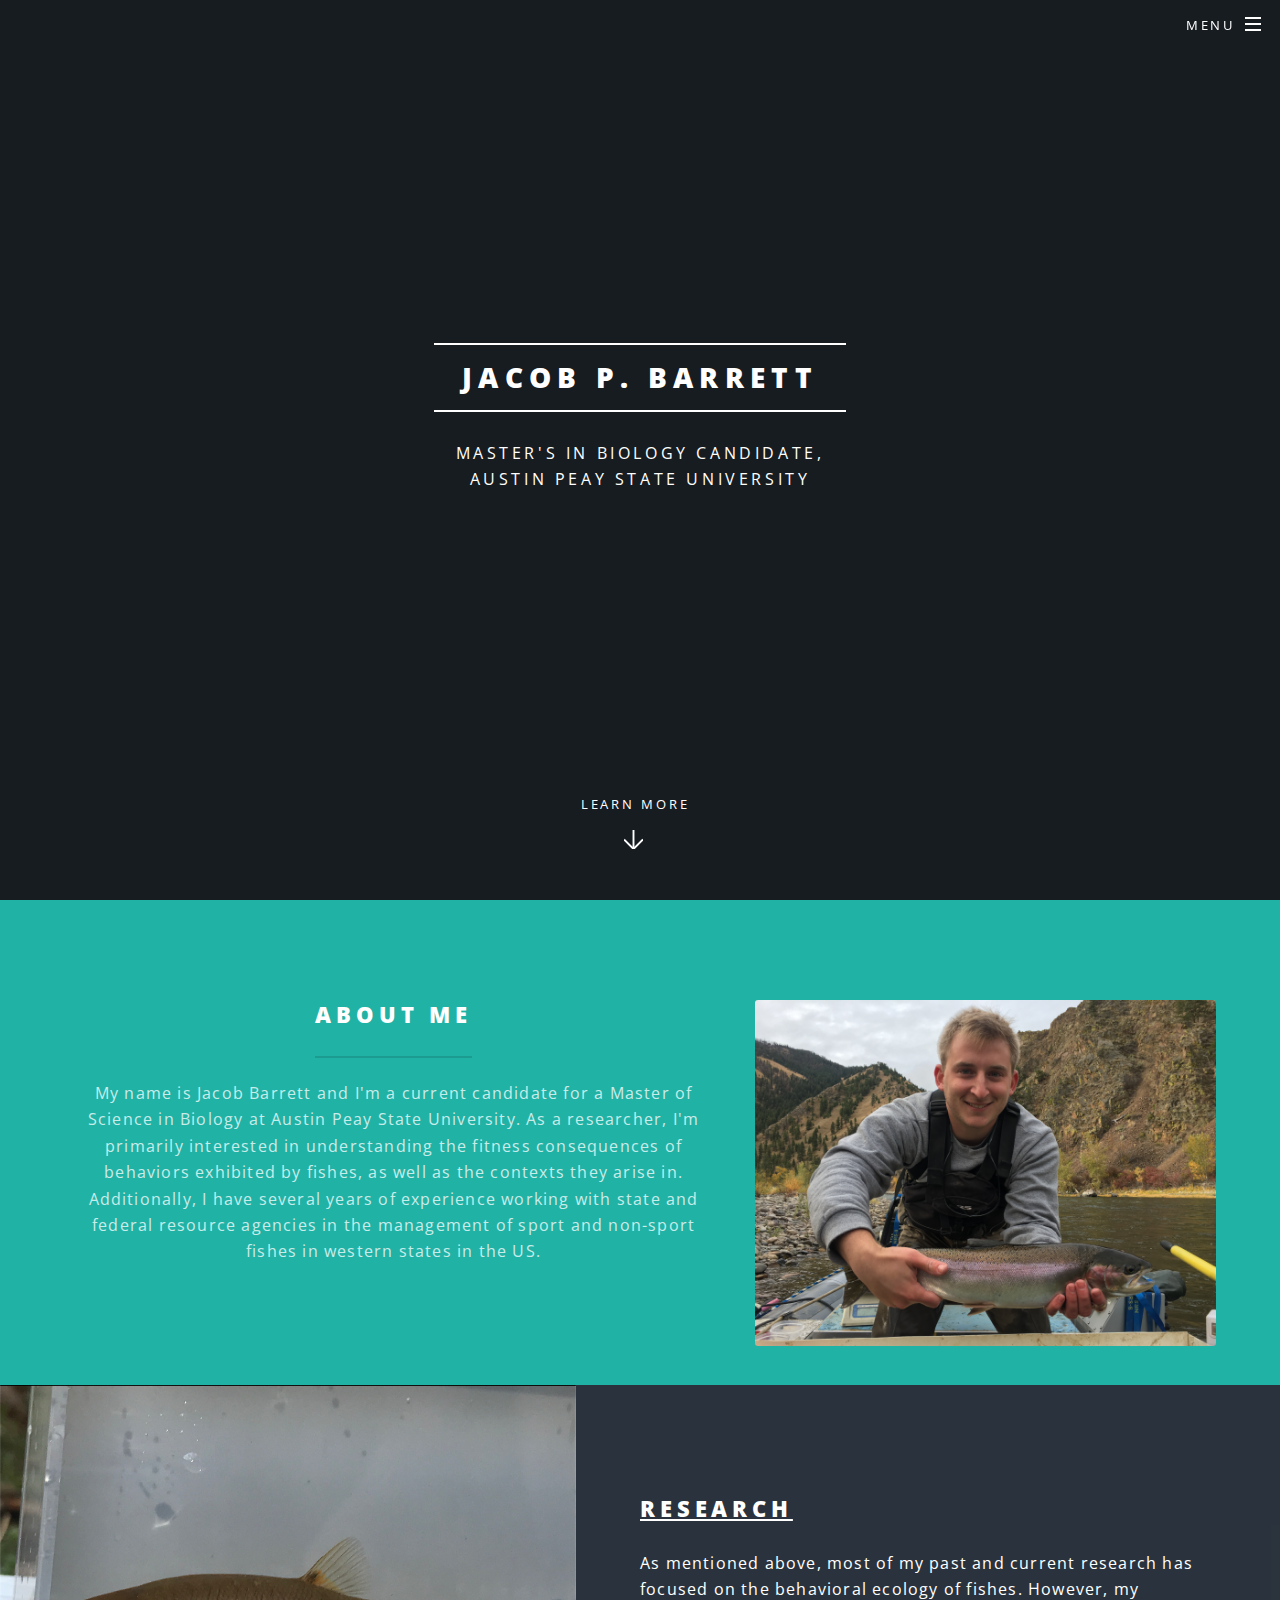
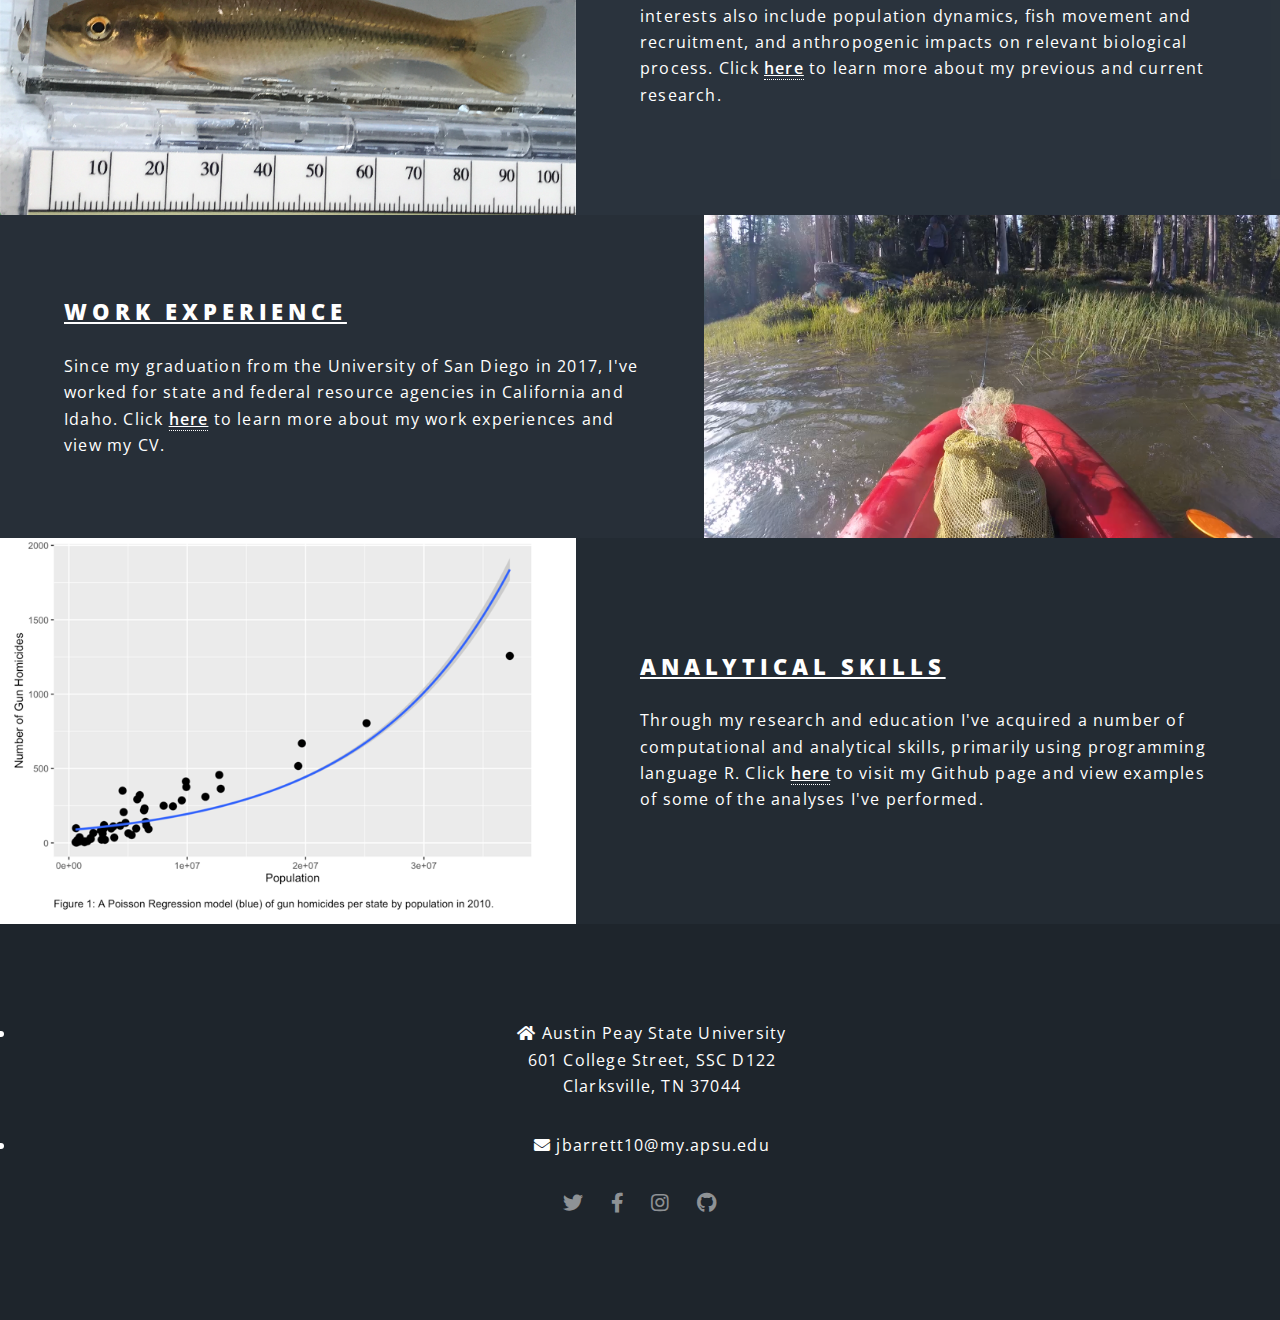
==== commit f9d1afd2: "removed phone number (ooooooops)" ====
--- a/index.html
+++ b/index.html
@@ -104,8 +104,6 @@
 									</p>
 									<li class="icon solid fa-envelope"> jbarrett10@my.apsu.edu</li>
 									</p>
-								<li class="icon solid fa-phone"> (651) 261-0042</li>
-								  </p> 
 							</ul>
 								<ul class="icons">
 							<li><a href="https://twitter.com/@jpbarrett10" class="icon brands fa-twitter"><span class="label">Twitter</span></a></li>
